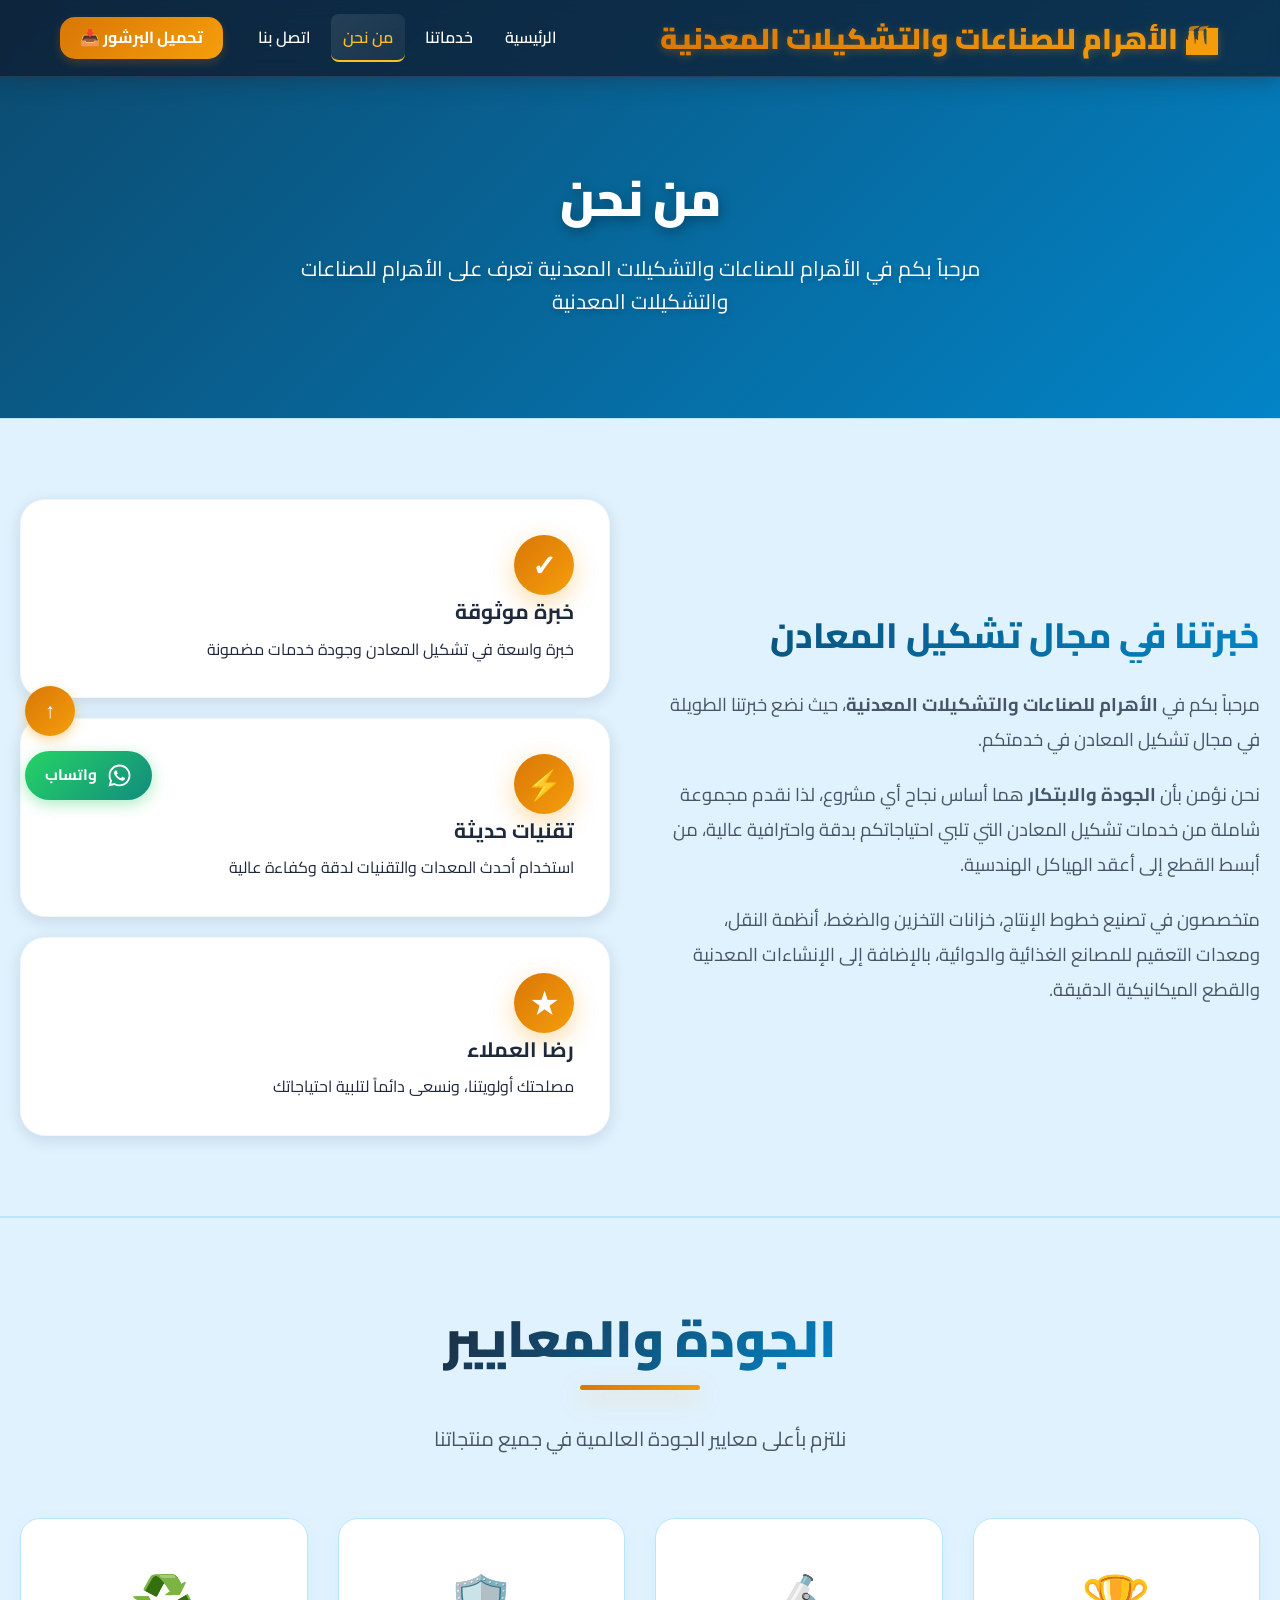
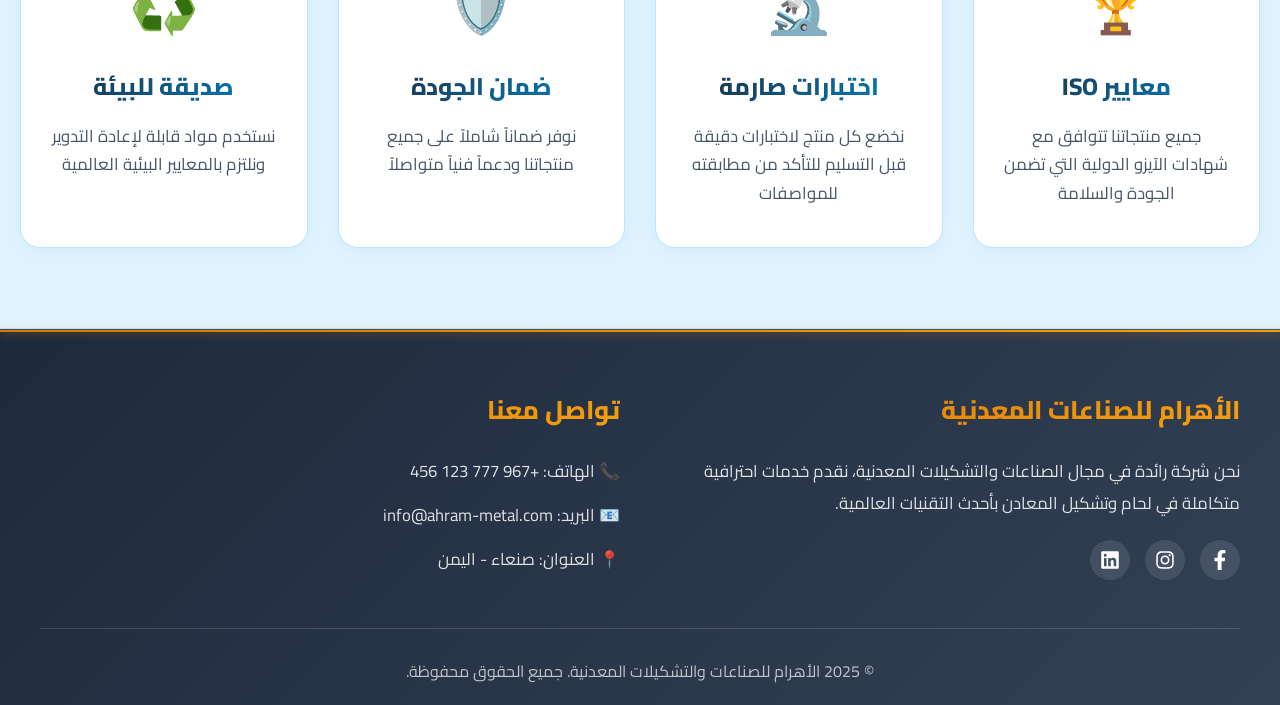
==== about.html @ 260e61fd "Initial commit - Al-Ahram Company informational website" ====
<!DOCTYPE html>
<html lang="ar" dir="rtl">

<head>
    <meta charset="UTF-8">
    <meta name="viewport" content="width=device-width, initial-scale=1.0">
    <meta name="description" content="الأهرام للصناعات والتشكيلات المعدنية - من نحن">
    <meta name="keywords" content="صناعات معدنية, لحام, تشكيل معادن, الأهرام, من نحن">
    <title>من نحن - الأهرام للصناعات والتشكيلات المعدنية</title>

    <!-- PWA Settings -->
    <link rel="manifest" href="manifest.json">
    <meta name="theme-color" content="#f59e0b">
    <meta name="mobile-web-app-capable" content="yes">
    <meta name="apple-mobile-web-app-capable" content="yes">
    <meta name="apple-mobile-web-app-status-bar-style" content="black-translucent">
    <link rel="apple-touch-icon" href="icons/icon.svg">

    <!-- Preconnect -->
    <link rel="preconnect" href="https://fonts.googleapis.com">
    <link rel="preconnect" href="https://fonts.gstatic.com" crossorigin>
    <link rel="preconnect" href="https://cdnjs.cloudflare.com">

    <!-- Critical CSS -->
    <style>
        * {
            margin: 0;
            padding: 0;
            box-sizing: border-box
        }

        :root {
            --primary-main: #1e293b;
            --accent-main: #f59e0b;
            --white: #fff;
            --glass-bg: rgba(15, 23, 42, .7);
            --glass-border: rgba(255, 255, 255, .1)
        }

        body {
            font-family: Cairo, -apple-system, BlinkMacSystemFont, sans-serif;
            line-height: 1.6;
            direction: rtl;
            overflow-x: hidden;
            background: #fff
        }

        header {
            background: var(--glass-bg);
            backdrop-filter: blur(12px);
            -webkit-backdrop-filter: blur(12px);
            border-bottom: 1px solid var(--glass-border);
            padding: 15px 0;
            position: fixed;
            width: 100%;
            top: 0;
            z-index: 1000
        }

        .header-container {
            display: flex;
            justify-content: space-between;
            align-items: center;
            max-width: 1200px;
            margin: 0 auto;
            padding: 0 20px
        }

        .logo h1 {
            font-size: 1.8rem;
            font-weight: 900;
            background: linear-gradient(135deg, #d97706 0%, #f59e0b 100%);
            -webkit-background-clip: text;
            background-clip: text;
            -webkit-text-fill-color: transparent
        }

        .menu-toggle {
            display: none;
            background: 0 0;
            border: none;
            color: var(--white);
            font-size: 1.8rem;
            cursor: pointer
        }

        nav ul {
            display: flex;
            gap: 8px;
            align-items: center;
            list-style: none
        }

        @media (min-width: 993px) {
            nav#mainNav {
                display: block !important;
                position: static !important;
                width: auto !important;
                height: auto !important;
                background: none !important;
                padding: 0 !important;
            }
        }

        nav a {
            color: var(--white);
            font-weight: 600;
            padding: 8px 12px;
            border-radius: 8px;
            text-decoration: none
        }

        #preloader {
            position: fixed;
            top: 0;
            left: 0;
            width: 100%;
            height: 100%;
            background: var(--primary-main);
            display: flex;
            align-items: center;
            justify-content: center;
            z-index: 9999
        }

        #preloader.fade-out {
            opacity: 0;
            visibility: hidden
        }

        .loader-content {
            text-align: center;
            color: var(--white)
        }

        .loader-logo {
            font-size: 4rem;
            margin-bottom: 20px
        }

        .loader-bar {
            width: 200px;
            height: 4px;
            background: rgba(255, 255, 255, .2);
            border-radius: 2px;
            overflow: hidden;
            margin: 0 auto 15px
        }

        @media(max-width:992px) {
            .menu-toggle {
                display: block
            }
        }

        .container {
            max-width: 1200px;
            margin: 0 auto;
            padding: 0 20px
        }

        .page-hero {
            background: linear-gradient(135deg, var(--primary-main) 0%, #0284c7 100%);
            padding: 120px 20px 60px;
            text-align: center;
            color: #fff
        }
    </style>

    <!-- Fonts & Icons -->
    <link rel="stylesheet" href="https://fonts.googleapis.com/css2?family=Cairo:wght@400;600;700;900&display=swap">
    <link rel="stylesheet" href="https://cdnjs.cloudflare.com/ajax/libs/font-awesome/6.4.0/css/all.min.css">

    <!-- Main CSS -->
    <link rel="stylesheet" href="css/style.css?v=17">
    <link rel="stylesheet" href="css/responsive-fixed.css?v=17">

    <!-- Favicon -->
    <link rel="icon"
        href="data:image/svg+xml,<svg xmlns=%22http://www.w3.org/2000/svg%22 viewBox=%220 0 100 100%22><text y=%22.9em%22 font-size=%2280%22>🏭</text></svg>">
</head>

<body>

    <!-- ============================================
         PRELOADER
         ============================================ -->
    <div id="preloader">
        <div class="loader-content">
            <div class="loader-logo">🏭</div>
            <div class="loader-bar"></div>
            <p>الأهرام للصناعات المعدنية...</p>
        </div>
    </div>

    <!-- ============================================
         HEADER & NAVIGATION
         ============================================ -->
    <header>
        <div class="container header-container">
            <div class="logo">
                <h1>🏭 الأهرام للصناعات والتشكيلات المعدنية</h1>
            </div>

            <button class="menu-toggle" id="menuToggle" aria-label="Toggle Menu">
                ☰
            </button>

            <nav id="mainNav">
                <ul>
                    <li><a href="index.html">الرئيسية</a></li>
                    <li class="dropdown">
                        <a href="services.html">خدماتنا </a>
                        <div class="dropdown-content">
                            <a href="services.html#welding">لحام جميع أنواع المعادن</a>
                            <a href="services.html#forming">تشكيل ولف المعادن</a>
                            <a href="services.html#machining">خراطة وتفريز (Machining)</a>
                            <a href="services.html#construction">الإنشاءات المعدنية</a>
                            <a href="services.html#food">خطوط الإنتاج الصناعية</a>
                            <a href="services.html#maintenance">الصيانة والإصلاح</a>
                        </div>
                    </li>
                    <li><a href="about.html" class="active">من نحن</a></li>
                    <li><a href="contact.html">اتصل بنا</a></li>
                    <li class="nav-highlight"><a href="brochure.pdf" download>تحميل البرشور 📥</a></li>
                </ul>
            </nav>
        </div>
    </header>

    <!-- ============================================
         PAGE HERO
         ============================================ -->
    <section class="page-hero">
        <div class="page-hero-content">
            <h1>من نحن</h1>
            <p>مرحباً بكم في الأهرام للصناعات والتشكيلات المعدنية تعرف على الأهرام للصناعات والتشكيلات المعدنية</p>
        </div>
    </section>

    <!-- ============================================
         ABOUT SECTION
         ============================================ -->
    <section id="about" class="reveal reveal-left">
        <div class="container">
            <div class="about-content">
                <div class="about-text">
                    <h3>خبرتنا في مجال تشكيل المعادن</h3>
                    <p>
                        مرحباً بكم في <strong>الأهرام للصناعات والتشكيلات المعدنية</strong>، حيث نضع خبرتنا الطويلة في
                        مجال
                        تشكيل المعادن في خدمتكم.
                    </p>
                    <p>
                        نحن نؤمن بأن <strong>الجودة والابتكار</strong> هما أساس نجاح أي مشروع، لذا نقدم مجموعة شاملة من
                        خدمات تشكيل المعادن التي تلبي احتياجاتكم بدقة واحترافية عالية، من أبسط القطع إلى أعقد الهياكل
                        الهندسية.
                    </p>
                    <p>
                        متخصصون في تصنيع خطوط الإنتاج، خزانات التخزين والضغط، أنظمة النقل، ومعدات التعقيم للمصانع
                        الغذائية والدوائية،
                        بالإضافة إلى الإنشاءات المعدنية والقطع الميكانيكية الدقيقة.
                    </p>
                </div>
                <div class="strengths">
                    <div class="strength-item modular-card solid-card">
                        <div class="strength-icon">✓</div>
                        <div class="strength-text">
                            <h4>خبرة موثوقة</h4>
                            <p>خبرة واسعة في تشكيل المعادن وجودة خدمات مضمونة</p>
                        </div>
                    </div>
                    <div class="strength-item modular-card solid-card">
                        <div class="strength-icon">⚡</div>
                        <div class="strength-text">
                            <h4>تقنيات حديثة</h4>
                            <p>استخدام أحدث المعدات والتقنيات لدقة وكفاءة عالية</p>
                        </div>
                    </div>
                    <div class="strength-item modular-card solid-card">
                        <div class="strength-icon">★</div>
                        <div class="strength-text">
                            <h4>رضا العملاء</h4>
                            <p>مصلحتك أولويتنا، ونسعى دائماً لتلبية احتياجاتك</p>
                        </div>
                    </div>
                </div>
            </div>
        </div>
    </section>



    <section id="quality">
        <div class="container">
            <div class="section-title">
                <h2>الجودة والمعايير</h2>
                <p>نلتزم بأعلى معايير الجودة العالمية في جميع منتجاتنا</p>
            </div>
            <div class="quality-grid">
                <div class="quality-card">
                    <div class="quality-icon">🏆</div>
                    <h3>معايير ISO</h3>
                    <p>جميع منتجاتنا تتوافق مع شهادات الآيزو الدولية التي تضمن الجودة والسلامة</p>
                </div>
                <div class="quality-card">
                    <div class="quality-icon">🔬</div>
                    <h3>اختبارات صارمة</h3>
                    <p>نخضع كل منتج لاختبارات دقيقة قبل التسليم للتأكد من مطابقته للمواصفات</p>
                </div>
                <div class="quality-card">
                    <div class="quality-icon">🛡️</div>
                    <h3>ضمان الجودة</h3>
                    <p>نوفر ضماناً شاملاً على جميع منتجاتنا ودعماً فنياً متواصلاً</p>
                </div>
                <div class="quality-card">
                    <div class="quality-icon">♻️</div>
                    <h3>صديقة للبيئة</h3>
                    <p>نستخدم مواد قابلة لإعادة التدوير ونلتزم بالمعايير البيئية العالمية</p>
                </div>
            </div>
        </div>
    </section>
    <!-- ============================================
         FOOTER
         ============================================ -->
    <footer>
        <div class="container">
            <div class="footer-content">
                <div class="footer-section">
                    <h3>الأهرام للصناعات المعدنية</h3>
                    <p>
                        نحن شركة رائدة في مجال الصناعات والتشكيلات المعدنية، نقدم خدمات احترافية
                        متكاملة في لحام وتشكيل المعادن بأحدث التقنيات العالمية.
                    </p>
                    <div class="social-links">
                        <a href="#" class="social-link" aria-label="Facebook">
                            <svg viewBox="0 0 320 512" width="20" height="20" fill="currentColor">
                                <path
                                    d="M279.1 288l14.2-92.7h-88.9V135c0-25.5 12.5-50.3 52.6-50.3h40.6V5.8c-24.4-4.2-49.1-6.4-73.9-6.4-74.9 0-123.8 45.4-123.8 127.6V195.3h-81.5v92.7h81.5V512h100.1V288h88.9z" />
                            </svg>
                        </a>
                        <a href="#" class="social-link" aria-label="Instagram">
                            <svg viewBox="0 0 448 512" width="20" height="20" fill="currentColor">
                                <path
                                    d="M224.1 141c-63.6 0-114.9 51.3-114.9 114.9s51.3 114.9 114.9 114.9S339 319.5 339 255.9 287.7 141 224.1 141zm0 189.6c-41.1 0-74.7-33.5-74.7-74.7s33.5-74.7 74.7-74.7 74.7 33.5 74.7 74.7-33.6 74.7-74.7 74.7zm146.4-194.3c0 14.9-12 26.8-26.8 26.8-14.9 0-26.8-12-26.8-26.8s12-26.8 26.8-26.8 26.8 12 26.8 26.8zm76.1 27.2c-1.7-35.9-9.9-67.7-36.2-93.9-26.2-26.2-58-34.4-93.9-36.2-37-2.1-147.9-2.1-184.9 0-35.8 1.7-67.6 9.9-93.9 36.1s-34.4 58-36.2 93.9c-2.1 37-2.1 147.9 0 184.9 1.7 35.9 9.9 67.7 36.2 93.9s58 34.4 93.9 36.2c37 2.1 147.9 2.1 184.9 0 35.9-1.7 67.7-9.9 93.9-36.2 26.2-26.2 34.4-58 36.2-93.9 2.1-37 2.1-147.8 0-184.8zM398.8 388c-7.8 19.6-22.9 34.7-42.6 42.6-29.5 11.7-99.5 9-132.1 9s-102.7 2.6-132.1-9c-19.6-7.8-34.7-22.9-42.6-42.6-11.7-29.5-9-99.5-9-132.1s-2.6-102.7 9-132.1c7.8-19.6 22.9-34.7 42.6-42.6 29.5-11.7 99.5-9 132.1-9s102.7-2.6 132.1 9c19.6 7.8 34.7 22.9 42.6 42.6 11.7 29.5 9 99.5 9 132.1s2.7 102.7-9 132.1z" />
                            </svg>
                        </a>
                        <a href="#" class="social-link" aria-label="LinkedIn">
                            <svg viewBox="0 0 448 512" width="20" height="20" fill="currentColor">
                                <path
                                    d="M416 32H31.9C14.3 32 0 46.5 0 64.3v383.4C0 465.5 14.3 480 31.9 480H416c17.6 0 32-14.5 32-32.3V64.3c0-17.8-14.4-32.3-32-32.3zM135.4 416H69V202.2h66.5V416zm-33.2-243c-21.3 0-38.5-17.3-38.5-38.5S80.9 96 102.2 96c21.2 0 38.5 17.3 38.5 38.5 0 21.3-17.2 38.5-38.5 38.5zm282.1 243h-66.4V312c0-24.8-.5-56.7-34.5-56.7-34.6 0-39.9 27-39.9 54.9V416h-66.4V202.2h63.7v29.2h.9c8.9-16.8 30.6-34.5 62.9-34.5 67.2 0 79.7 44.3 79.7 101.9V416z" />
                            </svg>
                        </a>
                    </div>
                </div>

                <div class="footer-section">
                    <h3>تواصل معنا</h3>
                    <ul>
                        <li>📞 الهاتف: +967 777 123 456</li>
                        <li>📧 البريد: info@ahram-metal.com</li>
                        <li>📍 العنوان: صنعاء - اليمن</li>
                    </ul>
                </div>
            </div>
            <div class="footer-bottom">
                <p>&copy; 2025 الأهرام للصناعات والتشكيلات المعدنية. جميع الحقوق محفوظة.</p>
            </div>
        </div>
    </footer>

    <!-- ============================================
         FLOATING ACTIONS (WhatsApp & Back to Top)
         ============================================ -->
    <div class="floating-actions">
        <button id="backToTop" class="back-to-top" aria-label="Back to Top">
            ↑
        </button>
        <a href="https://wa.me/967736499765" class="whatsapp-btn" target="_blank" aria-label="Contact on WhatsApp">
            <svg viewBox="0 0 448 512" width="25" height="25" fill="currentColor">
                <path
                    d="M380.9 97.1C339 55.1 283.2 32 223.9 32c-122.4 0-222 99.6-222 222 0 39.1 10.2 77.3 29.6 111L0 480l117.7-30.9c32.4 17.7 68.9 27 106.1 27h.1c122.3 0 224.1-99.6 224.1-222 0-59.3-25.2-115-67.1-157zm-157 341.6c-33.2 0-65.7-8.9-94-25.7l-6.7-4-69.8 18.3L72 359.2l-4.4-7c-18.5-29.4-28.2-63.3-28.2-98.2 0-101.7 82.8-184.5 184.6-184.5 49.3 0 95.6 19.2 130.4 54.1 34.8 34.9 56.2 81.2 56.1 130.5 0 101.8-84.9 184.6-186.6 184.6zm101.2-138.2c-5.5-2.8-32.8-16.2-37.9-18-5.1-1.9-8.8-2.8-12.5 2.8-3.7 5.6-14.3 18-17.6 21.8-3.2 3.7-6.5 4.2-12 1.4-5.5-2.8-23.2-8.5-44.2-27.1-16.4-14.6-27.4-32.6-30.6-37.9-3.2-5.5-.3-8.5 2.5-11.2 2.5-2.5 5.5-6.5 8.3-9.7 2.8-3.2 3.7-5.5 5.6-9.2 1.9-3.7.9-6.9-.5-9.7-1.4-2.8-12.5-30.1-17.1-41.2-4.5-10.8-9.1-9.3-12.5-9.5-3.2-.2-6.9-.2-10.6-.2-3.7 0-9.7 1.4-14.8 6.9-5.1 5.6-19.4 19-19.4 46.3 0 27.3 19.9 53.7 22.6 57.4 2.8 3.7 39.1 59.7 94.8 83.8 13.2 5.8 23.5 9.2 31.5 11.8 13.3 4.2 25.4 3.6 35 2.2 10.7-1.6 32.8-13.4 37.4-26.4 4.6-13 4.6-24.1 3.2-26.4-1.3-2.5-5-3.9-10.5-6.6z" />
            </svg>
            <span>واتساب</span>
        </a>
    </div>

    <!-- ============================================
         BOTTOM NAVIGATION (Mobile Only)
         ============================================ -->
    <nav class="bottom-nav">
        <a href="index.html" class="bottom-nav-item">
            <i class="fas fa-home"></i>
            <span>الرئيسية</span>
        </a>
        <a href="services.html" class="bottom-nav-item">
            <i class="fas fa-cogs"></i>
            <span>خدماتنا</span>
        </a>
        <a href="https://wa.me/967736499765" class="bottom-nav-item highlight">
            <i class="fab fa-whatsapp"></i>
            <span>واتساب</span>
        </a>
        <a href="about.html" class="bottom-nav-item active">
            <i class="fas fa-info-circle"></i>
            <span>من نحن</span>
        </a>
        <a href="contact.html" class="bottom-nav-item">
            <i class="fas fa-envelope"></i>
            <span>اتصل بنا</span>
        </a>
    </nav>

    <!-- Main JavaScript File -->
    <script src="js/main.js?v=17"></script>

</body>

</html>
---- css/style.css ----
/* ============================================
   الأهرام للصناعات والتشكيلات المعدنية
   ملف التنسيقات الرئيسي
   ============================================ */

/* ============================================
   CSS RESET & BASE STYLES
   ============================================ */
* {
    margin: 0;
    padding: 0;
    box-sizing: border-box;
}

:root {
    /* ============================================
       DESIGN TOKENS (The DNA of our Components)
       ============================================ */

    /* Colors - Brand Palette */
    --primary-main: #1e293b;
    --primary-light: #334155;
    --secondary-main: #0284c7;
    --secondary-light: #0ea5e9;
    --accent-main: #f59e0b;
    --accent-light: #fbbf24;

    /* Semantic Colors */
    --bg-dark: #0f172a;
    --bg-light: #f8fafc;
    --white: #ffffff;
    --text-dark: #1e293b;
    --text-gray: #475569;
    --text-light: #f1f5f9;
    --border-soft: rgba(226, 232, 240, 0.4);

    /* Glassmorphism Tokens */
    --glass-bg: rgba(15, 23, 42, 0.7);
    --glass-border: rgba(255, 255, 255, 0.1);
    --glass-blur: blur(12px);

    /* Gradients */
    --gradient-primary: linear-gradient(135deg, #1e293b 0%, #334155 100%);
    --gradient-secondary: linear-gradient(135deg, #0c4a6e 0%, #0284c7 100%);
    --gradient-accent: linear-gradient(135deg, #d97706 0%, #f59e0b 100%);
    --gradient-glass: linear-gradient(135deg, rgba(255, 255, 255, 0.1), rgba(255, 255, 255, 0.05));

    /* Layout & Spacing */
    --container-width: 1200px;
    --section-padding: 100px 0;
    --radius-sm: 8px;
    --radius-md: 15px;
    --radius-lg: 25px;
    --radius-full: 999px;

    /* Shadows */
    --shadow-sm: 0 2px 4px rgba(0, 0, 0, 0.05);
    --shadow-md: 0 10px 15px -3px rgba(0, 0, 0, 0.1);
    --shadow-lg: 0 20px 25px -5px rgba(0, 0, 0, 0.1);
    --shadow-xl: 0 25px 50px -12px rgba(0, 0, 0, 0.25);
    --shadow-glass: 0 8px 32px 0 rgba(0, 0, 0, 0.2);

    /* Missing Variables */
    --gradient-section-alt: linear-gradient(135deg, #f8fafc 0%, #f1f5f9 100%);
    --bg-services: #f0f7ff;
    --lighter-gray: #f8fafc;
    --light-gray: #f1f5f9;

    /* Transitions */
    --transition: all 0.3s cubic-bezier(0.4, 0, 0.2, 1);
    --shadow-md: 0 4px 16px rgba(15, 23, 42, 0.12);
    --shadow-lg: 0 8px 24px rgba(15, 23, 42, 0.16);
    --shadow-xl: 0 12px 32px rgba(15, 23, 42, 0.20);
    --shadow-2xl: 0 24px 48px rgba(15, 23, 42, 0.24);

    /* Colored Shadows */
    --shadow-blue: 0 8px 24px rgba(2, 132, 199, 0.25);
    --shadow-blue-lg: 0 12px 32px rgba(2, 132, 199, 0.30);
    --shadow-orange: 0 8px 24px rgba(245, 158, 11, 0.35);
    --shadow-orange-lg: 0 12px 32px rgba(245, 158, 11, 0.40);
}

html {
    scroll-behavior: smooth;
}

body {
    font-family: 'Cairo', sans-serif;
    line-height: 1.6;
    color: var(--text-dark);
    background-color: #ffffff;
    background-image:
        radial-gradient(ellipse 80% 50% at 10% 20%, rgba(2, 132, 199, 0.08) 0%, transparent 50%),
        radial-gradient(ellipse 60% 40% at 90% 80%, rgba(2, 132, 199, 0.06) 0%, transparent 50%),
        radial-gradient(ellipse 50% 30% at 50% 50%, rgba(245, 158, 11, 0.04) 0%, transparent 40%);
    background-attachment: fixed;
    direction: rtl;
    overflow-x: hidden;
}

img {
    max-width: 100%;
    height: auto;
    display: block;
}

a {
    text-decoration: none;
    color: inherit;
}

ul {
    list-style: none;
}

.container {
    max-width: var(--container-max-width);
    margin: 0 auto;
    padding: 0 20px;
}

/* ============================================
   SECTION TITLES
   ============================================ */
.section-title {
    text-align: center;
    margin-bottom: 60px;
}

.section-title h2 {
    font-size: 3.2rem;
    font-weight: 900;
    background: linear-gradient(135deg, #1e293b 0%, #0284c7 50%, #f59e0b 100%);
    -webkit-background-clip: text;
    -webkit-text-fill-color: transparent;
    background-clip: text;
    margin-bottom: 15px;
    position: relative;
    display: inline-block;
}

.section-title h2::after {
    content: '';
    position: absolute;
    bottom: -10px;
    right: 50%;
    transform: translateX(50%);
    width: 120px;
    height: 5px;
    background: linear-gradient(135deg, #f59e0b 0%, #fbbf24 100%);
    border-radius: 3px;
    box-shadow: 0 4px 15px rgba(245, 158, 11, 0.4);
}

.section-title p {
    color: #475569;
    font-size: 1.25rem;
    max-width: 750px;
    margin: 25px auto 0;
    line-height: 1.9;
}

/* ============================================
   COMPONENT: NAVIGATION BAR (Glassmorphism)
   ============================================ */
header {
    background: var(--glass-bg);
    backdrop-filter: var(--glass-blur);
    -webkit-backdrop-filter: var(--glass-blur);
    border-bottom: 1px solid var(--glass-border);
    padding: 15px 0;
    position: fixed;
    width: 100%;
    top: 0;
    z-index: 1000;
    transition: var(--transition);
}

.header-container {
    display: flex;
    justify-content: space-between;
    align-items: center;
    max-width: var(--container-width);
    margin: 0 auto;
    padding: 0 20px;
}

.logo h1 {
    font-size: 1.8rem;
    font-weight: 900;
    background: var(--gradient-accent);
    -webkit-background-clip: text;
    background-clip: text;
    -webkit-text-fill-color: transparent;
    filter: drop-shadow(0 2px 4px rgba(245, 158, 11, 0.3));
}

.menu-toggle {
    display: none;
    background: none;
    border: none;
    color: var(--white);
    font-size: 1.8rem;
    cursor: pointer;
}

.dropdown {
    position: relative;
}

nav ul {
    display: flex;
    gap: 8px;
    /* Reduced gap for better fit with brochure button */
    align-items: center;
}

nav a {
    color: var(--white);
    font-weight: 600;
    padding: 8px 12px;
    /* Slightly reduced padding */
    border-radius: var(--radius-sm);
    transition: var(--transition);
}

nav a:hover,
nav a.active {
    background: rgba(255, 255, 255, 0.1);
    color: var(--accent-light);
}

/* Dropdown Component */
.dropdown-content {
    display: none;
    position: absolute;
    top: 100%;
    right: 0;
    background: var(--bg-dark);
    backdrop-filter: var(--glass-blur);
    border: 1px solid var(--glass-border);
    min-width: 240px;
    border-radius: var(--radius-md);
    box-shadow: var(--shadow-xl);
    padding: 15px 0;
    margin-top: 10px;
    width: max-content;
    max-width: 350px;
    z-index: 1100;
}

.dropdown-content a {
    color: var(--white);
    padding: 15px 25px;
    border-right: 3px solid transparent;
    display: block;
    text-align: right;
    line-height: 1.6;
    font-size: 1.05rem;
    white-space: nowrap;
    margin-bottom: 2px;
}

.dropdown-content a:hover {
    background: rgba(255, 255, 255, 0.05);
    border-right-color: var(--accent-main);
}

.dropdown:hover .dropdown-content {
    display: block;
    animation: fadeInUp 0.3s ease;
}

/* ============================================
   COMPONENT: BUTTONS
   ============================================ */
.cta-button {
    display: inline-flex;
    align-items: center;
    justify-content: center;
    padding: 14px 32px;
    border-radius: var(--radius-full);
    font-weight: 700;
    text-decoration: none;
    transition: var(--transition-bounce);
    cursor: pointer;
    border: none;
    gap: 10px;
}

.cta-button.primary {
    background: var(--gradient-accent);
    color: var(--white);
    box-shadow: 0 10px 20px -10px rgba(245, 158, 11, 0.5);
}

.cta-button.secondary {
    background: rgba(255, 255, 255, 0.1);
    color: var(--white);
    border: 1px solid var(--glass-border);
    backdrop-filter: blur(5px);
}

.cta-button:hover {
    transform: translateY(-3px) scale(1.02);
    box-shadow: var(--shadow-lg);
}

.cta-button.primary:hover {
    filter: brightness(1.1);
}

/* ============================================
   HERO SECTION
   ============================================ */
.hero {
    height: 90vh;
    /* Fixed height to prevent shifting */
    display: flex;
    align-items: flex-start;
    /* Align to top */
    justify-content: center;
    padding-top: 12vh;
    /* Lifted up from 20vh to provide more space at bottom */
    text-align: center;
    color: var(--white);
    position: relative;
    overflow: hidden;
}

.hero-slider {
    position: absolute;
    top: 0;
    left: 0;
    width: 100%;
    height: 100%;
    z-index: 0;
}

.hero-slide {
    position: absolute;
    top: 0;
    left: 0;
    width: 100%;
    height: 100%;
    background-size: cover;
    /* Fill space without cropping too much */
    background-position: center;
    background-repeat: no-repeat;
    opacity: 0;
    transition: opacity 2s ease-in-out;
    /* No scale transform to keep natural size */
}

.hero-slide.active {
    opacity: 1;
}

.hero::after {
    content: '';
    position: absolute;
    top: 0;
    left: 0;
    width: 100%;
    height: 100%;
    /* Neutral dark overlay to maximize project image visibility */
    background: linear-gradient(to bottom,
            rgba(0, 0, 0, 0.4) 0%,
            rgba(0, 0, 0, 0.2) 50%,
            rgba(0, 0, 0, 0.5) 100%);
    z-index: 1;
    pointer-events: none;
}

.hero::before {
    content: '';
    position: absolute;
    top: 0;
    left: 0;
    width: 100%;
    height: 100%;
    background: radial-gradient(circle at 30% 50%, transparent 0%, rgba(0, 0, 0, 0.2) 100%);
    z-index: 2;
    pointer-events: none;
}

.hero-content {
    position: relative;
    z-index: 10;
    width: 100%;
    max-width: 1000px;
    padding: 0 40px;
    min-height: 350px;
    /* Fixed height container to wrap all text lengths */
    animation: fadeInUp 1.2s cubic-bezier(0.23, 1, 0.32, 1);
    text-align: center;
}

/* Premium Hero Title */
.hero-title {
    font-size: 5rem;
    font-weight: 900;
    margin-bottom: 25px;
    background: linear-gradient(135deg, #f59e0b 0%, #fbbf24 50%, #f59e0b 100%);
    -webkit-background-clip: text;
    -webkit-text-fill-color: transparent;
    background-clip: text;
    text-shadow: none;
    filter: drop-shadow(0 4px 20px rgba(245, 158, 11, 0.4));
    letter-spacing: 2px;
    animation: shimmer 3s ease-in-out infinite;
    transition: all 0.6s cubic-bezier(0.4, 0, 0.2, 1);
}

@keyframes shimmer {

    0%,
    100% {
        filter: drop-shadow(0 4px 20px rgba(245, 158, 11, 0.4));
    }

    50% {
        filter: drop-shadow(0 4px 30px rgba(245, 158, 11, 0.7));
    }
}

/* Hero Tagline */
.hero-tagline {
    font-size: 1.6rem;
    margin-bottom: 40px;
    font-weight: 600;
    line-height: 1.8;
    color: #ffffff;
    text-shadow: 0 2px 20px rgba(0, 0, 0, 0.8);
    max-width: 800px;
    margin-left: auto;
    margin-right: auto;
    transition: all 0.6s cubic-bezier(0.4, 0, 0.2, 1);
}

/* Hero Buttons - Fixed at Bottom */
.hero-btns {
    position: absolute;
    bottom: 60px;
    /* Reduced from 80px to provide more room for text */
    left: 50%;
    transform: translateX(-50%);
    display: flex;
    justify-content: center;
    gap: 20px;
    z-index: 20;
    width: auto;
}

.dynamic-btn {
    padding: 18px 45px;
    font-size: 1.2rem;
    font-weight: 800;
    letter-spacing: 1px;
    transition: all 0.5s cubic-bezier(0.4, 0, 0.2, 1);
    box-shadow: 0 15px 35px -10px rgba(245, 158, 11, 0.5);
    border: 2px solid rgba(255, 255, 255, 0.2);
}

.dynamic-btn:hover {
    transform: translateY(-5px) scale(1.05);
    box-shadow: 0 20px 40px -10px rgba(245, 158, 11, 0.7);
    border-color: #fbbf24;
}

.fade-out {
    opacity: 0;
    transform: translateY(15px);
}

.fade-in {
    opacity: 1;
    transform: translateY(0);
}

/* Scroll Indicator */
.scroll-indicator {
    position: absolute;
    bottom: 20px;
    left: 50%;
    transform: translateX(-50%);
    z-index: 10;
    text-align: center;
    color: #ffffff;
    opacity: 0.8;
    animation: bounce 2s ease-in-out infinite;
}

.scroll-indicator span {
    font-size: 0.9rem;
    display: block;
    margin-bottom: 8px;
    text-shadow: 0 2px 10px rgba(0, 0, 0, 0.5);
}

.scroll-arrow {
    font-size: 1.5rem;
    animation: arrowBounce 1.5s ease-in-out infinite;
}

@keyframes arrowBounce {

    0%,
    100% {
        transform: translateY(0);
    }

    50% {
        transform: translateY(10px);
    }
}

.hero p {
    font-size: 1.8rem;
    /* Larger font size since H2 is gone */
    margin-bottom: 50px;
    font-weight: 700;
    line-height: 1.6;
    text-shadow: 0 4px 30px rgba(0, 0, 0, 0.95);
    background: linear-gradient(135deg, #ffffff 0%, #e2e8f0 100%);
    -webkit-background-clip: text;
    -webkit-text-fill-color: transparent;
    background-clip: text;
    letter-spacing: 0.5px;
}

/* fadeInUp Animation */
@keyframes fadeInUp {
    from {
        opacity: 0;
        transform: translateY(30px);
    }

    to {
        opacity: 1;
        transform: translateY(0);
    }
}

/* ============================================
   SPECIALTIES SECTION
   ============================================ */
#specialties {
    padding: var(--section-padding);
    background: var(--gradient-secondary);
    color: var(--white);
    position: relative;
    overflow: hidden;
}

#specialties::before {
    content: '';
    position: absolute;
    top: 0;
    left: 0;
    right: 0;
    bottom: 0;
    background: url('data:image/svg+xml,<svg width="100" height="100" xmlns="http://www.w3.org/2000/svg"><defs><pattern id="grid" width="100" height="100" patternUnits="userSpaceOnUse"><path d="M 100 0 L 0 0 0 100" fill="none" stroke="rgba(255,255,255,0.03)" stroke-width="1"/></pattern></defs><rect width="100" height="100" fill="url(%23grid)"/></svg>');
    opacity: 0.5;
}

/* Specialty Section Styling using Tokens */
#specialties .section-title h2 {
    background: var(--gradient-accent);
    -webkit-background-clip: text;
    background-clip: text;
    -webkit-text-fill-color: transparent;
}

#specialties .section-title p {
    color: var(--text-light);
}

#specialties .section-title h2::after {
    background: var(--gradient-accent);
    box-shadow: var(--shadow-orange);
}

.category-tab:hover .tab-icon {
    transform: scale(1.2);
}

.category-tab.active {
    color: var(--accent-light);
    border-bottom: 3px solid var(--accent-main);
    background: rgba(245, 158, 11, 0.1);
    /* Warmer, more visible glow */
    text-shadow: 0 0 15px rgba(245, 158, 11, 0.4);
    /* Glow for high legibility */
}

.category-tab.active .tab-icon {
    opacity: 1;
    transform: scale(1.2);
}

.product-grid {
    padding: 40px;
    display: grid;
    grid-template-columns: repeat(auto-fill, minmax(280px, 1fr));
    gap: 30px;
    min-height: 400px;
}

.specialties-grid {
    display: grid;
    grid-template-columns: repeat(auto-fit, minmax(280px, 1fr));
    gap: 30px;
    margin-top: 20px;
    position: relative;
    z-index: 1;
}

/* ============================================
   COMPONENT: MODULAR CARDS
   ============================================ */
.modular-card {
    padding: 35px;
    border-radius: var(--radius-lg);
    box-shadow: var(--shadow-md);
    transition: var(--transition-bounce);
    border: 1px solid var(--border-soft);
    position: relative;
    overflow: hidden;
    height: auto;
    /* Changed from 100% to prevent excessive expansion */
    display: flex;
    flex-direction: column;
    cursor: pointer;
}

.modular-card.glass-card {
    background: rgba(255, 255, 255, 0.05);
    backdrop-filter: var(--glass-blur);
    -webkit-backdrop-filter: var(--glass-blur);
    border: 1px solid var(--glass-border);
    color: var(--white) !important;
}

.modular-card.glass-card h3,
.modular-card.glass-card p {
    color: var(--white) !important;
}

.modular-card.solid-card {
    background: var(--white);
    color: var(--text-dark);
    border-color: var(--border-soft);
}

.modular-card:hover {
    transform: translateY(-10px);
    box-shadow: var(--shadow-xl);
}

.modular-card.glass-card:hover {
    background: rgba(255, 255, 255, 0.1);
}


/* Specialty Icons */
.specialty-icon {
    font-size: 3.5rem;
    filter: drop-shadow(0 4px 8px rgba(0, 0, 0, 0.2));
}

/* ============================================
   ABOUT SECTION
   ============================================ */
#about {
    padding: var(--section-padding);
    background: var(--gradient-section-alt);
}

.about-content {
    display: grid;
    grid-template-columns: 1fr 1fr;
    gap: 60px;
    align-items: center;
}

.about-text h3 {
    font-size: 2.2rem;
    background: var(--gradient-secondary);
    -webkit-background-clip: text;
    -webkit-text-fill-color: transparent;
    background-clip: text;
    margin-bottom: 25px;
    font-weight: 800;
}

.about-text p {
    font-size: 1.15rem;
    color: var(--text-gray);
    margin-bottom: 20px;
    line-height: 1.9;
}

.strengths {
    display: grid;
    gap: 20px;
}

/* Strength Component (Applied to Cards) */
.strength-icon {
    width: 60px;
    height: 60px;
    background: var(--gradient-accent);
    border-radius: 50%;
    display: flex;
    align-items: center;
    justify-content: center;
    color: var(--white);
    font-size: 1.8rem;
    font-weight: 700;
    flex-shrink: 0;
    box-shadow: var(--shadow-orange);
}

.strength-text h4 {
    font-size: 1.3rem;
    color: var(--primary-main);
    margin-bottom: 8px;
    font-weight: 700;
}

/* ============================================
   SERVICES SECTION
   ============================================ */
#services {
    padding: var(--section-padding);
    background: var(--white);
}

.services-container {
    display: grid;
    gap: 50px;
}

.service-category {
    background: linear-gradient(145deg, var(--lighter-gray) 0%, var(--light-gray) 100%);
    padding: 40px;
    border-radius: 16px;
    box-shadow: var(--shadow-md);
    transition: var(--transition);
    scroll-margin-top: 100px;
    border: 1px solid var(--border-light);
}

.service-category:hover {
    box-shadow: var(--shadow-blue-lg);
    border-color: var(--secondary-lighter);
    transform: translateY(-2px);
}

.service-category h3 {
    font-size: 2rem;
    background: var(--gradient-secondary);
    -webkit-background-clip: text;
    -webkit-text-fill-color: transparent;
    background-clip: text;
    margin-bottom: 25px;
    font-weight: 800;
    display: flex;
    align-items: center;
    gap: 15px;
}

.service-category h3 .icon {
    font-size: 2.5rem;
    background: var(--gradient-accent);
    -webkit-background-clip: text;
    -webkit-text-fill-color: transparent;
    background-clip: text;
    filter: drop-shadow(0 3px 6px rgba(251, 191, 36, 0.4));
}

.service-items {
    display: grid;
    gap: 20px;
}

.service-item {
    background: var(--white);
    padding: 25px;
    border-radius: 12px;
    border-right: 4px solid var(--secondary-light);
    box-shadow: var(--shadow-sm);
    transition: var(--transition);
}

.service-item:hover {
    transform: translateX(-8px);
    border-right-color: var(--accent-main);
    box-shadow: var(--shadow-blue);
    background: var(--gradient-card-hover);
}

.service-item h4 {
    font-size: 1.4rem;
    color: var(--text-dark);
    margin-bottom: 12px;
    font-weight: 700;
}

.service-item p {
    color: var(--text-gray);
    font-size: 1.05rem;
    line-height: 1.8;
}

.service-item ul {
    margin-top: 15px;
    padding-right: 20px;
}

.service-item ul li {
    color: var(--text-gray);
    font-size: 1.05rem;
    line-height: 1.9;
    padding-right: 25px;
    position: relative;
    margin-bottom: 10px;
}

.service-item ul li::before {
    content: '▸';
    position: absolute;
    right: 0;
    color: var(--accent-main);
    font-weight: 700;
    font-size: 1.2rem;
}

/* ============================================
   WHY CHOOSE US SECTION
   ============================================ */
#why-choose-us {
    padding: var(--section-padding);
    background: linear-gradient(135deg, var(--lightest-gray) 0%, var(--lighter-gray) 50%, var(--light-gray) 100%);
}

/* Why Us grid using Modular Components */
.why-grid {
    display: grid;
    grid-template-columns: repeat(auto-fit, minmax(320px, 1fr));
    gap: 35px;
}

.why-icon {
    width: 80px;
    height: 80px;
    background: var(--gradient-accent);
    border-radius: 50%;
    display: flex;
    align-items: center;
    justify-content: center;
    margin: 0 auto 25px;
    font-size: 2.5rem;
    box-shadow: var(--shadow-orange-lg);
}

/* ============================================
   QUALITY SECTION
   ============================================ */
/* Quality Section Styling - Re-styled for Sky Blue Theme */
#quality .section-title h2 {
    background: linear-gradient(135deg, #1e293b 0%, #0284c7 100%);
    -webkit-background-clip: text;
    -webkit-text-fill-color: transparent;
    background-clip: text;
}

#quality .section-title p {
    color: var(--text-gray);
}

#quality .section-title h2::after {
    background: var(--gradient-accent);
    box-shadow: var(--shadow-orange);
}

.quality-grid {
    display: grid;
    grid-template-columns: repeat(auto-fit, minmax(280px, 1fr));
    gap: 30px;
    position: relative;
    z-index: 1;
}

.quality-card {
    background: #ffffff;
    padding: 40px 30px;
    border-radius: 20px;
    text-align: center;
    transition: all 0.4s cubic-bezier(0.175, 0.885, 0.32, 1.275);
    border: 1px solid #bae6fd;
    position: relative;
    overflow: hidden;
    box-shadow: 0 4px 20px -5px rgba(14, 165, 233, 0.1);
}

.quality-card:hover {
    transform: translateY(-12px);
    box-shadow: 0 20px 25px -5px rgba(0, 0, 0, 0.15);
    border-color: #0284c7;
}

.quality-icon {
    font-size: 3.5rem;
    margin-bottom: 20px;
}

.quality-card h3 {
    font-size: 1.5rem;
    color: #1e293b;
    margin-bottom: 15px;
    font-weight: 800;
    background: linear-gradient(135deg, #1e293b 0%, #0284c7 100%);
    -webkit-background-clip: text;
    -webkit-text-fill-color: transparent;
    background-clip: text;
}

.quality-card p {
    font-size: 1.05rem;
    line-height: 1.7;
    color: var(--text-gray);
}

/* ============================================
   CONTACT SECTION
   ============================================ */
#contact {
    padding: var(--section-padding);
    background: var(--white);
}

.contact-wrapper {
    display: grid;
    grid-template-columns: 1fr 1fr;
    gap: 50px;
    margin-top: 30px;
}

.contact-info {
    background: var(--gradient-secondary-main);
    color: var(--white);
    padding: 50px 40px;
    border-radius: 16px;
    box-shadow: var(--shadow-blue-lg);
}

.contact-info h3 {
    font-size: 2rem;
    margin-bottom: 30px;
    font-weight: 800;
}

.contact-item {
    display: flex;
    align-items: flex-start;
    gap: 20px;
    margin-bottom: 25px;
    padding: 20px;
    background: rgba(255, 255, 255, 0.1);
    border-radius: 12px;
    backdrop-filter: blur(10px);
}

.contact-item-icon {
    font-size: 2rem;
    background: var(--gradient-accent-light);
    -webkit-background-clip: text;
    -webkit-text-fill-color: transparent;
    background-clip: text;
    filter: drop-shadow(0 2px 4px rgba(251, 191, 36, 0.3));
}

.contact-item-text h4 {
    font-size: 1.2rem;
    margin-bottom: 8px;
    font-weight: 700;
}

.contact-item-text p {
    font-size: 1.05rem;
    color: rgba(255, 255, 255, 0.9);
    line-height: 1.6;
}

.contact-form {
    background: linear-gradient(135deg, var(--lightest-gray) 0%, var(--lighter-gray) 100%);
    padding: 50px 40px;
    border-radius: 16px;
    box-shadow: var(--shadow-lg);
    border: 1px solid var(--border-light);
}

.form-group {
    margin-bottom: 25px;
}

.form-group label {
    display: block;
    margin-bottom: 10px;
    font-weight: 700;
    color: var(--dark-text);
    font-size: 1.05rem;
}

.form-group input,
.form-group textarea {
    width: 100%;
    padding: 16px 20px;
    border: 2px solid var(--border-light);
    border-radius: 10px;
    font-size: 1rem;
    font-family: 'Cairo', sans-serif;
    transition: var(--transition);
    background: var(--white);
}

.form-group input:focus,
.form-group textarea:focus {
    outline: none;
    border-color: var(--secondary-light);
    box-shadow: 0 0 0 4px rgba(14, 165, 233, 0.15);
}

.form-group textarea {
    resize: vertical;
    min-height: 150px;
}

.submit-button {
    width: 100%;
    background: var(--gradient-accent-main);
    color: var(--white);
    padding: 18px;
    font-size: 1.2rem;
    font-weight: 700;
    border: none;
    border-radius: 50px;
    cursor: pointer;
    transition: var(--transition-bounce);
    font-family: 'Cairo', sans-serif;
    box-shadow: var(--shadow-orange);
}

.submit-button:hover {
    background: var(--gradient-accent-light);
    transform: translateY(-4px) scale(1.02);
    box-shadow: var(--shadow-orange-lg);
}

.submit-button:active {
    transform: translateY(-1px);
}

/* ============================================
   FOOTER
   ============================================ */
footer {
    background: var(--gradient-primary);
    color: var(--white);
    padding: 60px 20px 20px;
    position: relative;
    border-top: 1px solid rgba(255, 255, 255, 0.1);
}

footer::before {
    content: '';
    position: absolute;
    top: 0;
    left: 0;
    right: 0;
    height: 2px;
    background: var(--gradient-accent);
    box-shadow: 0 2px 8px rgba(245, 158, 11, 0.5);
}

.footer-content {
    display: grid;
    grid-template-columns: repeat(auto-fit, minmax(280px, 1fr));
    gap: 40px;
    margin-bottom: 40px;
}

.footer-section h3 {
    font-size: 1.6rem;
    margin-bottom: 25px;
    background: var(--gradient-accent);
    -webkit-background-clip: text;
    -webkit-text-fill-color: transparent;
    background-clip: text;
    font-weight: 800;
}

.footer-section p,
.footer-section li {
    color: rgba(255, 255, 255, 0.85);
    line-height: 1.9;
    margin-bottom: 12px;
    font-size: 1.05rem;
}

.footer-section ul li a {
    color: rgba(255, 255, 255, 0.85);
    transition: var(--transition);
    display: inline-block;
}

.footer-section ul li a:hover {
    color: var(--accent-light);
    transform: translateX(-5px);
}

.footer-bottom {
    text-align: center;
    padding-top: 30px;
    border-top: 1px solid rgba(255, 255, 255, 0.15);
    color: rgba(255, 255, 255, 0.7);
    font-size: 1rem;
}

/* ============================================
   PAGE HERO (للصفحات الداخلية)
   ============================================ */
.page-hero {
    background: var(--gradient-secondary);
    min-height: 300px;
    display: flex;
    align-items: center;
    justify-content: center;
    text-align: center;
    color: var(--white);
    position: relative;
}

.page-hero-content {
    position: relative;
    z-index: 1;
    max-width: 800px;
    padding: 40px 20px;
}

.page-hero h1 {
    font-size: 3rem;
    font-weight: 900;
    margin-bottom: 15px;
    text-shadow: 2px 4px 12px rgba(0, 0, 0, 0.3);
}

.page-hero p {
    font-size: 1.3rem;
    font-weight: 400;
    line-height: 1.6;
    text-shadow: 1px 2px 6px rgba(0, 0, 0, 0.2);
}

/* ============================================
   ACTIVE NAVIGATION LINK
   ============================================ */
nav a.active {
    background: var(--gradient-glass);
    border-bottom: 2px solid var(--accent-light);
}

/* ============================================
   DETAILED SERVICES (Selective Display)
   ============================================ */
#services-detail-section {
    background-color: var(--bg-services);
    padding: 80px 0;
    position: relative;
}

.services-page .service-detail-item {
    display: none;
    /* يتم التحكم فيه بواسطة JS */
    background: var(--white);
    padding: 60px 40px;
    border-radius: 20px;
    box-shadow: 0 10px 30px rgba(2, 132, 199, 0.08);
    /* Soft blue-tinted shadow */
    margin-bottom: 40px;
    border-right: 6px solid var(--secondary-main);
    animation: slideUp 0.6s ease forwards;
}

.service-detail-header {
    display: flex;
    align-items: center;
    gap: 25px;
    margin-bottom: 40px;
    padding-bottom: 20px;
    border-bottom: 2px solid var(--light-gray);
}

.service-detail-header .icon {
    font-size: 3.5rem;
    background: var(--gradient-accent);
    -webkit-background-clip: text;
    -webkit-text-fill-color: transparent;
    background-clip: text;
    filter: drop-shadow(0 4px 8px rgba(245, 158, 11, 0.3));
}

.service-detail-header h2 {
    font-size: 2.5rem;
    font-weight: 800;
    color: var(--primary-dark);
}

.service-detail-body h4 {
    font-size: 1.5rem;
    color: var(--secondary-main);
    margin-bottom: 20px;
}

.service-detail-body ul {
    list-style: none;
    margin-top: 25px;
}

.service-detail-body ul li {
    padding: 12px 0;
    padding-right: 30px;
    position: relative;
    font-size: 1.1rem;
    color: var(--text-gray);
    border-bottom: 1px dashed var(--border-color);
}

.service-detail-body ul li::before {
    content: '←';
    position: absolute;
    right: 0;
    color: var(--accent-main);
    font-weight: bold;
}

.back-link-wrapper {
    text-align: center;
    margin-top: 50px;
}

@keyframes slideUp {
    from {
        opacity: 0;
        transform: translateY(30px);
    }

    to {
        opacity: 1;
        transform: translateY(0);
    }
}

/* ============================================
   RESPONSIVE DESIGN
   ============================================ */
@media (max-width: 968px) {

    .about-content,
    .contact-wrapper {
        grid-template-columns: 1fr;
        gap: 40px;
    }

    .hero h2 {
        font-size: 2.8rem;
    }

    .hero p {
        font-size: 1.3rem;
    }

    .section-title h2 {
        font-size: 2.2rem;
    }
}

@media (max-width: 768px) {

    /* Mobile Menu */
    .menu-toggle {
        display: block;
    }

    nav {
        position: absolute;
        top: 100%;
        right: 0;
        left: 0;
        background: var(--bg-dark);
        max-height: 0;
        overflow: hidden;
        transition: max-height 0.3s ease;
    }

    nav.active {
        max-height: 600px;
    }

    nav ul {
        flex-direction: column;
        gap: 0;
        padding: 20px 0;
    }

    nav a {
        padding: 15px 20px;
        width: 100%;
        display: block;
    }

    .dropdown-content {
        position: static;
        box-shadow: none;
        margin: 0;
        border-radius: 0;
    }

    .dropdown-content a {
        padding-right: 40px;
        background: rgba(255, 255, 255, 0.05);
    }

    .hero {
        min-height: 550px;
    }

    .hero h2 {
        font-size: 2.2rem;
    }

    .hero p {
        font-size: 1.15rem;
    }

    .service-category {
        padding: 30px 20px;
    }

    .contact-form,
    .contact-info {
        padding: 35px 25px;
    }
}

@media (max-width: 480px) {
    .logo h1 {
        font-size: 1.4rem;
    }

    .hero h2 {
        font-size: 1.9rem;
    }

    .section-title h2 {
        font-size: 1.9rem;
    }

    .cta-button {
        padding: 16px 35px;
        font-size: 1.1rem;
    }

    .specialties-grid,
    .why-grid,
    .quality-grid {
        grid-template-columns: 1fr;
    }
}

/* ============================================
   ENHANCED HERO BUTTONS
   ============================================ */
.hero-btns {
    display: flex;
    gap: 20px;
    justify-content: center;
    flex-wrap: wrap;
}

.cta-button.secondary {
    background: transparent;
    border: 2px solid var(--white);
    box-shadow: none;
}

.cta-button.secondary:hover {
    background: rgba(255, 255, 255, 0.1);
    transform: translateY(-5px);
    box-shadow: var(--shadow-lg);
    border-color: var(--accent-light);
}

/* ============================================
   PROJECT GALLERY STYLES
   ============================================ */
.slider-container {
    position: relative;
    overflow: hidden;
    border-radius: 20px;
    box-shadow: var(--shadow-xl);
}

.gallery-grid.slider-track {
    display: flex;
    transition: transform 0.8s cubic-bezier(0.65, 0, 0.35, 1);
    width: 100%;
}

.gallery-item {
    flex: 0 0 100%;
    position: relative;
    height: 500px;
    border-radius: 0;
    /* Handled by container */
    overflow: hidden;
    cursor: pointer;
    transition: var(--transition);
}

.slider-dots {
    position: absolute;
    bottom: 20px;
    left: 50%;
    transform: translateX(-50%);
    display: flex;
    gap: 10px;
    z-index: 5;
}

.dot {
    width: 12px;
    height: 12px;
    border-radius: 50%;
    background: rgba(255, 255, 255, 0.3);
    cursor: pointer;
    transition: var(--transition);
}

.dot.active {
    background: var(--accent-main);
    width: 30px;
    border-radius: 10px;
}

.gallery-item img {
    width: 100%;
    height: 100%;
    object-fit: cover;
    transition: var(--transition-slow);
}

.gallery-overlay {
    position: absolute;
    bottom: 0;
    left: 0;
    right: 0;
    background: linear-gradient(to top, rgba(15, 23, 42, 0.9), transparent);
    padding: 30px 20px;
    color: var(--white);
    transform: translateY(100%);
    transition: var(--transition);
    text-align: right;
}

.gallery-item:hover img {
    transform: scale(1.1);
}

.gallery-item:hover .gallery-overlay {
    transform: translateY(0);
}

.gallery-overlay h3 {
    font-size: 1.3rem;
    margin-bottom: 5px;
    color: var(--accent-light);
}

.gallery-overlay p {
    font-size: 0.9rem;
    opacity: 0.9;
}

/* ============================================
   QUOTE FORM STYLES
   ============================================ */
.quote-wrapper {
    display: grid;
    grid-template-columns: 1fr 1.2fr;
    gap: 60px;
    background: var(--white);
    padding: 60px;
    border-radius: 24px;
    box-shadow: var(--shadow-2xl);
    border: 1px solid var(--border-light);
    align-items: center;
}

.quote-info h2 {
    font-size: 2.5rem;
    margin-bottom: 20px;
    color: var(--primary-darkest);
}

.contact-brief {
    margin-top: 30px;
}

.contact-brief li {
    margin-bottom: 15px;
    font-size: 1.1rem;
    color: var(--gray-text);
}

.quote-form .form-group {
    margin-bottom: 15px;
}

.quote-form select {
    width: 100%;
    padding: 16px 20px;
    border: 2px solid var(--border-light);
    border-radius: 10px;
    font-size: 1rem;
    font-family: 'Cairo', sans-serif;
    background: var(--lightest-gray);
    cursor: pointer;
}

/* ============================================
   REVEAL ANIMATIONS
   ============================================ */
.reveal {
    opacity: 0;
    transform: translateY(30px);
    transition: all 0.6s cubic-bezier(0.4, 0, 0.2, 1);
}

.reveal.reveal-active {
    opacity: 1;
    transform: translateY(0);
}

@media (max-width: 968px) {
    .quote-wrapper {
        grid-template-columns: 1fr;
        padding: 40px 30px;
        gap: 40px;
    }
}


/* ============================================
   SERVICE FEATURE BLOCKS
   ============================================ */
.service-feature {
    display: grid;
    grid-template-columns: 1fr 1fr;
    gap: 50px;
    align-items: center;
    margin-bottom: 80px;
    background: var(--white);
    padding: 30px;
    border-radius: 20px;
    box-shadow: var(--shadow-md);
    border: 1px solid var(--border-light);
    transition: var(--transition);
}

.service-feature:last-child {
    margin-bottom: 0;
}

.service-feature:hover {
    box-shadow: var(--shadow-xl);
    border-color: var(--secondary-light);
}

.service-feature.reverse {
    direction: ltr;
    /* To flip blocks visually */
}

.service-feature.reverse .feature-text {
    direction: rtl;
    /* To keep text right-to-left */
}

.feature-text h4 {
    font-size: 1.8rem;
    color: var(--secondary-main);
    margin-bottom: 20px;
    font-weight: 800;
}

.feature-text p {
    font-size: 1.1rem;
    color: var(--text-gray);
    line-height: 1.8;
    margin-bottom: 25px;
}

.feature-text ul {
    list-style: none;
}

.feature-text ul li {
    padding-right: 30px;
    position: relative;
    margin-bottom: 12px;
    color: var(--dark-text);
    font-weight: 600;
}

.feature-text ul li::before {
    content: '?';
    position: absolute;
    right: 0;
    color: var(--accent-main);
}

.feature-image {
    width: 100%;
    height: 400px;
    border-radius: 15px;
    overflow: hidden;
    box-shadow: var(--shadow-lg);
}

.feature-image img {
    width: 100%;
    height: 100%;
    object-fit: cover;
    transition: var(--transition-slow);
}

.service-feature:hover .feature-image img {
    transform: scale(1.05);
}

@media (max-width: 968px) {
    .service-feature {
        grid-template-columns: 1fr;
        gap: 30px;
        padding: 20px;
    }

    .service-feature.reverse {
        direction: rtl;
    }

    .feature-image {
        height: 600px;
    }
}


/* ============================================
   SERVICES PAGE: UNIFIED NAVIGATION BAR
   ============================================ */
.services-nav-section {
    background: var(--bg-dark);
    padding: 20px 0;
    /* Removed sticky and top: 70px to fix standard scroll behavior */
    z-index: 900;
    border-bottom: 1px solid var(--border-soft);
    box-shadow: var(--shadow-sm);
}

.services-overview-reveal {
    padding: 60px 0;
}

.services-grid-wrapper {
    display: grid;
    grid-template-columns: repeat(auto-fit, minmax(320px, 1fr));
    gap: 30px;
    margin-top: 20px;
}

.service-nav-card {
    background: var(--white);
    padding: 40px;
    border-radius: var(--radius-lg);
    box-shadow: var(--shadow-md);
    border: 1px solid var(--border-soft);
    cursor: pointer;
    transition: var(--transition-bounce);
    display: flex;
    flex-direction: column;
    align-items: center;
    text-align: center;
    position: relative;
    overflow: hidden;
}

.service-nav-card::before {
    content: '';
    position: absolute;
    top: 0;
    left: 0;
    width: 100%;
    height: 4px;
    background: var(--gradient-accent);
    opacity: 0;
    transition: opacity 0.3s;
}

.service-nav-card:hover {
    transform: translateY(-10px);
    box-shadow: var(--shadow-xl);
    border-color: var(--accent-main);
}

.service-nav-card:hover::before {
    opacity: 1;
}

.service-nav-card .card-icon {
    font-size: 3.5rem;
    margin-bottom: 20px;
    filter: drop-shadow(0 4px 8px rgba(0, 0, 0, 0.1));
}

.service-nav-card h3 {
    font-size: 1.6rem;
    color: var(--primary-main);
    margin-bottom: 15px;
    font-weight: 800;
}

.service-nav-card p {
    color: var(--text-gray);
    margin-bottom: 25px;
    line-height: 1.6;
}

.btn-explore {
    color: var(--secondary-main);
    font-weight: 700;
    font-size: 0.95rem;
    transition: var(--transition);
}

.service-nav-card:hover .btn-explore {
    transform: translateX(-5px);
    color: var(--accent-main);
}

.back-to-overview {
    margin-bottom: 40px;
}

.back-btn {
    display: inline-flex;
    align-items: center;
    padding: 10px 20px;
    background: var(--bg-light);
    color: var(--text-dark);
    border-radius: var(--radius-full);
    font-weight: 700;
    text-decoration: none;
    transition: var(--transition);
    border: 1px solid var(--border-soft);
}

.back-btn:hover {
    background: var(--white);
    border-color: var(--secondary-main);
    color: var(--secondary-main);
}

.interactive-items {
    margin-top: 20px;
}

.deep-dive-trigger {
    display: flex;
    justify-content: space-between;
    align-items: center;
    padding: 15px 20px;
    background: var(--bg-light);
    border-radius: 12px;
    margin-bottom: 10px;
    cursor: pointer;
    border: 1px solid var(--border-light);
    transition: var(--transition);
}

.deep-dive-trigger:hover {
    background: var(--white);
    border-color: var(--secondary-main);
    transform: translateX(-5px);
    box-shadow: var(--shadow-sm);
}

.deep-dive-trigger span {
    font-weight: 700;
    color: var(--text-dark);
}

.deep-dive-trigger .chevron {
    color: var(--secondary-main);
    font-size: 1.2rem;
    transition: var(--transition);
}

.deep-dive-trigger:hover .chevron {
    transform: translateX(-5px);
}

/* ============================================
   AMAZON-STYLE SERVICE NAVIGATOR
   ============================================ */
.service-navigator {
    margin-top: 50px;
    background: var(--bg-dark);
    border-radius: var(--radius-lg);
    border: 1px solid var(--glass-border);
    overflow: hidden;
}

.category-tabs-wrapper {
    background: rgba(15, 23, 42, 0.5);
    border-bottom: 1px solid var(--glass-border);
    padding: 0 20px;
    overflow-x: auto;
    scrollbar-width: none;
    /* Hide scrollbar Firefox */
}

.category-tabs-wrapper::-webkit-scrollbar {
    display: none;
    /* Hide scrollbar Chrome/Safari */
}

.category-tabs {
    display: flex;
    gap: 10px;
    min-width: max-content;
}

.category-tab {
    background: none;
    border: none;
    color: #94a3b8;
    /* Clearer, lighter blue-gray instead of dark gray */
    padding: 20px 25px;
    display: flex;
    align-items: center;
    gap: 10px;
    font-size: 1.1rem;
    font-weight: 600;
    cursor: pointer;
    transition: all 0.3s ease;
    border-bottom: 3px solid transparent;
    white-space: nowrap;
}

.category-tab .tab-icon {
    font-size: 1.4rem;
    opacity: 0.9;
    /* Increased opacity from 0.7 */
    transition: transform 0.3s;
}

.category-tab:hover {
    color: var(--white);
    /* White on hover for maximum clarity */
}

/* PRODUCT CARD ENHANCEMENTS */
.product-image-box {
    position: relative;
    overflow: hidden;
}

.product-overlay {
    position: absolute;
    top: 0;
    left: 0;
    width: 100%;
    height: 100%;
    background: rgba(30, 41, 59, 0.7);
    display: flex;
    justify-content: center;
    align-items: center;
    opacity: 0;
    transition: opacity 0.3s ease;
    backdrop-filter: blur(4px);
}

.product-card:hover .product-overlay {
    opacity: 1;
}

.view-spec-btn {
    background: var(--white);
    color: var(--primary-main);
    padding: 10px 20px;
    border-radius: var(--radius-full);
    font-size: 0.9rem;
    font-weight: 700;
    cursor: pointer;
    transform: translateY(20px);
    transition: all 0.3s cubic-bezier(0.175, 0.885, 0.32, 1.275);
}

.product-card:hover .view-spec-btn {
    transform: translateY(0);
}

.view-spec-btn:hover {
    background: var(--accent-main);
    color: var(--white);
    transform: scale(1.05);
}

.view-details-link {
    color: var(--accent-light);
    font-weight: 700;
    text-decoration: none;
    transition: var(--transition);
    display: inline-block;
    margin-top: 10px;
}

.view-details-link:hover {
    color: var(--white);
    transform: translateX(-5px);
}

.category-tab:hover {
    color: var(--white);
    background: rgba(255, 255, 255, 0.05);
}

.category-tab:hover .tab-icon {
    transform: scale(1.2);
}

.category-tab.active {
    color: var(--accent-light);
    border-bottom: 3px solid var(--accent-main);
    background: rgba(194, 29, 51, 0.05);
}

.category-tab.active .tab-icon {
    opacity: 1;
    transform: scale(1.2);
}

.product-grid {
    padding: 40px;
    display: grid;
    grid-template-columns: repeat(auto-fill, minmax(280px, 1fr));
    gap: 30px;
    min-height: 400px;
}

/* MODAL OVERLAY (Deep Dive) */
.modal-overlay {
    position: fixed;
    top: 0;
    left: 0;
    width: 100%;
    height: 100%;
    background: rgba(0, 0, 0, 0.85);
    backdrop-filter: blur(8px);
    display: none;
    /* Hidden by default */
    justify-content: center;
    align-items: center;
    z-index: 9999;
    opacity: 0;
    transition: opacity 0.4s ease;
}

.modal-overlay.active {
    display: flex;
    opacity: 1;
}

.modal-container {
    background: var(--white);
    width: 95%;
    max-width: 900px;
    max-height: 85vh;
    border-radius: 25px;
    position: relative;
    overflow-y: auto;
    display: flex;
    flex-direction: column;
    transform: translateY(30px);
    transition: transform 0.4s cubic-bezier(0.175, 0.885, 0.32, 1.275);
    box-shadow: 0 25px 50px -12px rgba(0, 0, 0, 0.5);
    padding: 30px;
}

.modal-overlay.active .modal-container {
    transform: translateY(0);
}

.modal-close {
    position: sticky;
    top: 10px;
    margin-right: auto;
    /* Pushes to the left in RTL */
    margin-bottom: -45px;
    /* Offset to not take up vertical space */
    z-index: 100;
    background: var(--secondary-main);
    border: 2px solid var(--white);
    font-size: 1.5rem;
    color: var(--white);
    cursor: pointer;
    width: 40px;
    height: 40px;
    border-radius: 50%;
    display: flex;
    justify-content: center;
    align-items: center;
    transition: var(--transition-bounce);
    box-shadow: var(--shadow-md);
}

.modal-close:hover {
    background: var(--secondary-main);
    color: var(--white);
    transform: rotate(90deg);
}

/* MODAL CONTENT LAYOUT */
.modal-detail-view {
    display: grid;
    grid-template-columns: 1fr 1.2fr;
    /* Info left, Image right (RTL) */
    gap: 40px;
    align-items: start;
}

.modal-image {
    width: 100%;
    height: auto;
    aspect-ratio: 4/3;
    border-radius: 20px;
    overflow: hidden;
    box-shadow: var(--shadow-lg);
    border: 1px solid var(--border-soft);
}

.modal-image img {
    width: 100%;
    height: 100%;
    object-fit: cover;
}

.modal-info h2 {
    font-size: 2.2rem;
    color: var(--primary-main);
    margin-bottom: 20px;
    font-weight: 800;
    line-height: 1.2;
}

.modal-info p {
    font-size: 1.1rem;
    line-height: 1.8;
    color: var(--text-gray);
    margin-bottom: 30px;
}

.tech-specs {
    background: var(--bg-light);
    padding: 30px;
    border-radius: 20px;
    border-right: 6px solid var(--accent-main);
    box-shadow: inset 0 2px 4px rgba(0, 0, 0, 0.02);
}

.tech-specs h4 {
    margin-bottom: 15px;
    color: var(--text-dark);
}

.tech-specs ul {
    list-style: none;
}

.tech-specs ul li {
    padding-right: 25px;
    position: relative;
    margin-bottom: 10px;
}

.tech-specs ul li::before {
    content: '?';
    position: absolute;
    right: 0;
    color: var(--secondary-main);
}

@media (max-width: 768px) {
    .modal-container {
        padding: 20px;
        max-height: 90vh;
        width: 95%;
    }

    .modal-detail-view {
        grid-template-columns: 1fr;
        gap: 25px;
    }

    .modal-image {
        order: -1;
        /* Image on top for mobile */
        aspect-ratio: 16/9;
        height: auto;
    }

    .modal-info h2 {
        font-size: 1.6rem;
        margin-bottom: 15px;
    }

    .tech-specs {
        padding: 20px;
    }
}

/* ============================================
   FLOATING ACTIONS
   ============================================ */
.floating-actions {
    position: fixed;
    bottom: 30px;
    left: 30px;
    right: 30px;
    display: flex;
    justify-content: space-between;
    align-items: flex-end;
    pointer-events: none;
    z-index: 1000;
}

.whatsapp-btn {
    background: #25d366;
    color: white;
    padding: 12px 20px;
    border-radius: 50px;
    display: flex;
    align-items: center;
    gap: 10px;
    box-shadow: 0 4px 15px rgba(37, 211, 102, 0.4);
    transition: var(--transition-bounce);
    font-weight: 700;
    text-decoration: none;
    pointer-events: auto;
}

.whatsapp-btn:hover {
    transform: scale(1.1);
    background: #20ba59;
    color: white;
}

.back-to-top {
    background: var(--gradient-primary);
    color: white;
    width: 50px;
    height: 50px;
    border-radius: 50%;
    border: 2px solid rgba(255, 255, 255, 0.2);
    cursor: pointer;
    font-size: 1.5rem;
    display: flex;
    justify-content: center;
    align-items: center;
    transition: var(--transition-bounce);
    opacity: 0;
    visibility: hidden;
    box-shadow: var(--shadow-lg);
    pointer-events: auto;
}

.back-to-top.show {
    opacity: 1;
    visibility: visible;
}

.back-to-top:hover {
    transform: translateY(-5px);
    background: var(--gradient-accent);
}

@media (max-width: 768px) {
    .floating-actions {
        bottom: 20px;
        left: 20px;
        right: 20px;
    }

    .whatsapp-btn span {
        display: none;
    }

    .whatsapp-btn {
        padding: 12px;
        border-radius: 50%;
    }
}

/* ============================================
   PRELOADER
   ============================================ */
#preloader {
    position: fixed;
    top: 0;
    left: 0;
    width: 100%;
    height: 100%;
    background: var(--bg-dark);
    display: flex;
    justify-content: center;
    align-items: center;
    z-index: 10000;
    transition: opacity 0.6s ease, visibility 0.6s ease;
}

#preloader.fade-out {
    opacity: 0;
    visibility: hidden;
}

.loader-content {
    text-align: center;
}

.loader-logo {
    font-size: 4rem;
    margin-bottom: 20px;
    animation: pulse 2s infinite;
}

#services-content-wrapper.grid-layout {
    display: grid;
    grid-template-columns: repeat(3, 1fr);
    gap: 30px;
    align-items: stretch;
    /* Stretch cards to match the tallest in the row */
}

@media (max-width: 1100px) {
    #services-content-wrapper.grid-layout {
        grid-template-columns: repeat(2, 1fr);
        gap: 15px;
    }
}

@media (max-width: 768px) {
    #services-content-wrapper.grid-layout {
        grid-template-columns: repeat(2, 1fr);
        gap: 12px;
    }
}

@media (max-width: 576px) {
    #services-content-wrapper.grid-layout {
        grid-template-columns: repeat(2, 1fr);
        gap: 10px;
    }
}

#services-detail-section {
    padding: 60px 0 100px;
}

/* Category Headers - Hidden for Unified Grid Display */
#services-content-wrapper.grid-layout .service-detail-header {
    display: none !important;
}

#services-content-wrapper.grid-layout .service-detail-item {
    display: contents !important;
}

#services-content-wrapper.grid-layout .service-detail-body {
    display: contents;
    /* Allows children (features) to be direct grid items */
}

/* Individual Feature Cards */
#services-content-wrapper.grid-layout .service-feature {
    display: flex;
    flex-direction: column !important;
    background: #ffffff;
    padding: 0;
    border-radius: 18px;
    box-shadow: 0 10px 25px rgba(0, 0, 0, 0.08);
    border: 1px solid #e2e8f0;
    overflow: hidden;
    height: 100%;
    /* Equal height for all cards */
    transition: all 0.4s cubic-bezier(0.165, 0.84, 0.44, 1);
    position: relative;
    z-index: 1;
}

#services-content-wrapper.grid-layout .service-feature:hover {
    transform: translateY(-12px);
    box-shadow: 0 20px 40px rgba(2, 132, 199, 0.15);
    border-color: var(--secondary-main);
}

#services-content-wrapper.grid-layout .service-feature .feature-image {
    width: 100% !important;
    height: 200px;
    /* Proper height for desktop */
    object-fit: cover;
    border-radius: 0;
    order: -1 !important;
}

#services-content-wrapper.grid-layout .service-feature .feature-text {
    padding: 12px 10px;
    /* Reduced padding */
    display: flex;
    flex-direction: column;
    flex-grow: 1;
    order: 1 !important;
    background: transparent;
    text-align: right;
}

#services-content-wrapper.grid-layout .service-feature .feature-text h4 {
    font-size: 1.25rem;
    /* Proper desktop font size */
    color: var(--primary-main);
    margin-bottom: 12px;
    font-weight: 800;
    border-right: none;
    border-bottom: 3px solid var(--accent-main);
    padding-bottom: 8px;
    display: table;
}

#services-content-wrapper.grid-layout .service-feature .feature-text p {
    font-size: 0.95rem;
    /* Proper desktop font size */
    line-height: 1.6;
    color: var(--text-gray);
    margin-bottom: 15px;
    flex-grow: 1;
    display: -webkit-box;
    -webkit-line-clamp: 3;
    line-clamp: 3;
    -webkit-box-orient: vertical;
    overflow: hidden;
}

#services-content-wrapper.grid-layout .service-feature .feature-text .interactive-items {
    margin-top: auto;
    display: flex;
    flex-direction: column;
    gap: 8px;
    padding-bottom: 5px;
}

/* Cleanup feature text grid legacy */
#services-content-wrapper.grid-layout .service-feature .feature-text p,
#services-content-wrapper.grid-layout .service-feature .feature-text .interactive-items {
    grid-column: auto !important;
    /* Avoid 2-column overlap */
    text-align: right;
}

.service-feature .feature-text p {
    margin-top: 0;
    font-size: 1.1rem;
    color: var(--text-gray);
    line-height: 1.7;
}

.service-feature .feature-text .interactive-items {
    margin-top: 25px;
    display: flex;
    flex-wrap: wrap;
    gap: 12px;
}

/* Modern Action Buttons instead of triggers */
.deep-dive-trigger {
    background: #0f172a !important;
    /* Deep navy/black footer-like background */
    color: #ffffff !important;
    padding: 14px 28px;
    border-radius: var(--radius-md);
    font-weight: 700;
    display: inline-flex;
    align-items: center;
    gap: 12px;
    transition: var(--transition-bounce);
    border: 1px solid rgba(255, 255, 255, 0.2);
    cursor: pointer;
    font-size: 1rem;
    box-shadow: 0 4px 6px -1px rgba(0, 0, 0, 0.2);
}

.deep-dive-trigger span,
.deep-dive-trigger i {
    color: #ffffff !important;
    opacity: 1 !important;
}

.deep-dive-trigger:hover {
    background: var(--accent-main);
    transform: translateY(-3px);
    box-shadow: var(--shadow-lg);
}

.deep-dive-trigger .chevron {
    transition: transform 0.3s;
    font-style: normal;
}

.deep-dive-trigger:hover .chevron {
    transform: translateX(-5px);
}

/* Mobile adjustments for Service Features */
@media (max-width: 900px) {

    .service-feature,
    .modular-card {
        height: auto !important;
        min-height: unset !important;
    }

    .service-feature {
        grid-template-columns: 1fr !important;
        display: flex !important;
        flex-direction: column !important;
        gap: 15px;
        padding: 10px;
    }

    .service-feature.reverse {
        direction: rtl !important;
    }

    .feature-image {
        order: -1 !important;
        width: 100%;
        margin-bottom: 5px;
    }

    .feature-image img {
        height: 160px;
        /* Slightly smaller */
        width: 100%;
        object-fit: cover;
        border-radius: 10px;
    }

    .feature-text {
        order: 1 !important;
        padding: 5px;
        text-align: right;
        display: block !important;
        /* Switch to block to avoid flex stretching */
    }

    .feature-text p {
        flex-grow: 0 !important;
        height: auto !important;
        min-height: unset !important;
        margin-bottom: 12px !important;
        display: -webkit-box !important;
        -webkit-line-clamp: 5 !important;
        line-clamp: 5 !important;
        /* Standard property */
        /* Limit text height */
    }

    .feature-text h4 {
        border-right: none;
        border-bottom: 3px solid var(--accent-main);
        display: table;
        margin-bottom: 15px;
        padding-bottom: 5px;
        font-size: 1.25rem;
    }

    .interactive-items {
        margin-top: 15px !important;
        display: flex !important;
        flex-wrap: wrap !important;
        gap: 8px !important;
    }
}

.service-detail-item {
    margin-bottom: 80px;
    transition: all 0.5s ease;
}

.loader-bar {
    width: 200px;
    height: 4px;
    background: rgba(255, 255, 255, 0.1);
    border-radius: 10px;
    margin: 0 auto 15px;
    position: relative;
    overflow: hidden;
}

.loader-bar::after {
    content: '';
    position: absolute;
    top: 0;
    left: 0;
    width: 40%;
    height: 100%;
    background: var(--gradient-accent);
    border-radius: 10px;
    animation: loading 1.5s infinite ease-in-out;
}

#preloader p {
    color: var(--white);
    font-weight: 600;
    letter-spacing: 1px;
    font-size: 0.9rem;
    opacity: 0.8;
}

@keyframes loading {
    0% {
        left: -40%;
    }

    50% {
        left: 100%;
    }

    100% {
        left: -40%;
    }
}

@keyframes pulse {
    0% {
        transform: scale(1);
        opacity: 0.8;
    }

    50% {
        transform: scale(1.1);
        opacity: 1;
    }

    100% {
        transform: scale(1);
        opacity: 0.8;
    }
}

/* ============================================
   MAP SECTION
   ============================================ */
.map-wrapper {
    width: 100%;
    border-radius: 25px;
    overflow: hidden;
    box-shadow: var(--shadow-xl);
    border: 5px solid var(--white);
    margin-top: 40px;
}

.map-wrapper iframe {
    filter: grayscale(1) invert(0.9) contrast(1.2);
    /* Dark Map Theme */
    display: block;
}

/* ============================================
   SOCIAL ICONS
   ============================================ */
.social-links {
    display: flex;
    gap: 15px;
    margin-top: 20px;
}

.social-link {
    width: 40px;
    height: 40px;
    background: rgba(255, 255, 255, 0.1);
    border-radius: 50%;
    display: flex;
    justify-content: center;
    align-items: center;
    color: var(--white);
    font-size: 1.2rem;
    transition: var(--transition-bounce);
    text-decoration: none;
}

.social-link:hover {
    background: var(--secondary-main);
    transform: translateY(-5px);
    color: var(--white);
}

/* ============================================
   INTERACTIVE POLISH
   ============================================ */
.modular-card {
    position: relative;
    overflow: hidden;
}

.modular-card::after {
    content: '';
    position: absolute;
    top: 0;
    left: 0;
    width: 100%;
    height: 100%;
    background: radial-gradient(600px circle at var(--mouse-x, 0) var(--mouse-y, 0), rgba(2, 132, 199, 0.06), transparent 40%);
    opacity: 0;
    transition: opacity 0.5s;
    pointer-events: none;
    z-index: 0;
}

.modular-card:hover::after {
    opacity: 1;
}

/* Form Polish */
.contact-form .form-group input,
.contact-form .form-group textarea {
    background: var(--bg-light);
    border: 2px solid var(--border-soft);
    border-radius: var(--radius-md);
    padding: 15px 20px;
    font-family: inherit;
    transition: var(--transition);
}

.contact-form .form-group input:focus,
.contact-form .form-group textarea:focus {
    outline: none;
    border-color: var(--secondary-main);
    background: var(--white);
    box-shadow: 0 0 0 4px rgba(2, 132, 199, 0.1);
}

/* Scroll Animation Enhancements */
/* Standard Reveal Animation */
.reveal {
    opacity: 0;
    transform: translateY(30px);
    transition: all 0.8s cubic-bezier(0.2, 1, 0.3, 1);
}

.reveal.reveal-active {
    opacity: 1;
    transform: translateY(0);
}

.reveal-left {
    opacity: 0;
    transform: translateX(50px);
    transition: all 1s ease;
}

.reveal-right {
    opacity: 0;
    transform: translateX(-50px);
    transition: all 1s ease;
}

.reveal-active.reveal-left,
.reveal-active.reveal-right {
    opacity: 1;
    transform: translateX(0);
}

/* ============================================
   TECHNOLOGIES SECTION
   ============================================ */
#technologies,
#about,
#quality,
#quote,
.quality-section,
.brochure-section {
    background: #e0f2fe;
    /* Shared Sky Blue Aesthetic */
    padding: 80px 0;
    border-top: 1px solid #bae6fd;
    border-bottom: 1px solid #bae6fd;
}

.tech-grid {
    display: grid;
    grid-template-columns: repeat(auto-fit, minmax(300px, 1fr));
    gap: 35px;
    margin-top: 50px;
}

.tech-card {
    background: #ffffff;
    padding: 40px 30px;
    border-radius: 20px;
    text-align: center;
    transition: all 0.4s cubic-bezier(0.175, 0.885, 0.32, 1.275);
    border: 1px solid #bae6fd;
    /* Softer border for sky blue bg */
    position: relative;
    overflow: hidden;
    box-shadow: 0 4px 20px -5px rgba(14, 165, 233, 0.1);
}

.tech-card::before {
    content: '';
    position: absolute;
    top: 0;
    left: 0;
    width: 100%;
    height: 4px;
    background: var(--gradient-accent);
    transform: scaleX(0);
    transform-origin: right;
    transition: transform 0.4s ease;
}

.tech-card:hover::before {
    transform: scaleX(1);
    transform-origin: left;
}

.tech-card:hover {
    transform: translateY(-12px);
    box-shadow: 0 20px 25px -5px rgba(0, 0, 0, 0.15);
    border-color: #0284c7;
    /* Brand blue on hover */
}

.tech-image {
    width: 100%;
    height: 280px;
    object-fit: cover;
    border-radius: 15px;
    margin-bottom: 25px;
    transition: transform 0.4s ease, box-shadow 0.4s ease;
}

.tech-card:hover .tech-image {
    transform: scale(1.05);
    box-shadow: 0 8px 20px rgba(0, 0, 0, 0.15);
}

.tech-card h3 {
    font-size: 1.5rem;
    color: #1e293b;
    margin-bottom: 15px;
    font-weight: 800;
    background: linear-gradient(135deg, #1e293b 0%, #0284c7 100%);
    -webkit-background-clip: text;
    -webkit-text-fill-color: transparent;
    background-clip: text;
}

/* ============================================
   MODAL TECHNICAL TABLES
   ============================================ */
.modal-body-section {
    margin-bottom: 30px;
}

.modal-body-section h4 {
    color: var(--secondary-main);
    font-size: 1.1rem;
    margin-bottom: 10px;
    font-weight: 700;
}

.tech-specs h4 {
    color: var(--primary-main);
    font-size: 1.2rem;
    margin-bottom: 20px;
    font-weight: 800;
    border-right: 4px solid var(--accent-main);
    padding-right: 15px;
}

.specs-table-container {
    background: #f8fafc;
    border-radius: var(--radius-md);
    padding: 20px;
    border: 1px solid var(--border-soft);
    margin-bottom: 30px;
    overflow-x: auto;
}

.specs-table {
    width: 100%;
    border-collapse: separate;
    border-spacing: 0;
}

.specs-table tr {
    transition: var(--transition);
}

.specs-table tr:not(:last-child) {
    border-bottom: 1px solid #e2e8f0;
}

.specs-table td {
    padding: 15px;
    font-size: 1rem;
}

.spec-label {
    width: 40%;
    color: #64748b;
    /* Sharper gray for labels */
    font-weight: 700;
    background: rgba(15, 23, 42, 0.03);
    border-left: 1px solid #e2e8f0;
}

.spec-value {
    width: 60%;
    color: var(--primary-main);
    font-weight: 600;
}

.specs-table tr:hover {
    background: #ffffff;
}

.modal-cta {
    margin-top: 40px;
    text-align: center;
}

.modal-cta .cta-button {
    padding: 18px 40px;
    font-size: 1.1rem;
}

/* Mobile Responsiveness */
@media (max-width: 768px) {
    .tech-grid {
        grid-template-columns: 1fr;
        gap: 25px;
    }

    .tech-card {
        padding: 25px 20px;
    }

    .tech-image {
        height: 180px;
    }

    .tech-card h3 {
        font-size: 1.2rem;
    }
}

/* ============================================
   BROCHURE DOWNLOAD STYLES
   ============================================ */
.nav-highlight a {
    background: var(--gradient-accent);
    color: var(--white) !important;
    padding: 8px 20px !important;
    border-radius: var(--radius-md);
    font-weight: 700 !important;
    margin-right: 15px;
    box-shadow: 0 4px 10px rgba(255, 138, 0, 0.2);
    transition: var(--transition-bounce) !important;
    display: flex;
    align-items: center;
    gap: 8px;
}

.nav-highlight a:hover {
    transform: translateY(-2px);
    box-shadow: 0 6px 15px rgba(255, 138, 0, 0.3);
}

.brochure-box {
    margin: 80px auto;
    padding: 60px 50px;
    background: var(--surface-main);
    border: 1px solid rgba(255, 138, 0, 0.2);
    border-radius: var(--radius-lg);
    box-shadow: var(--shadow-lg);
    border-right: 10px solid var(--accent-main);
    position: relative;
    overflow: hidden;
}

.brochure-content {
    display: flex;
    justify-content: space-between;
    align-items: center;
    gap: 40px;
}

.brochure-text h2 {
    font-size: 2.22rem;
    color: var(--primary-main);
    margin-bottom: 15px;
    font-weight: 800;
}

.brochure-text p {
    font-size: 1.15rem;
    color: var(--text-secondary);
}

.brochure-action .cta-button.large {
    padding: 18px 40px;
    font-size: 1.25rem;
    border-radius: var(--radius-md);
}

@media (max-width: 992px) {
    .brochure-content {
        flex-direction: column;
        text-align: center;
        gap: 30px;
    }
}

@media (max-width: 768px) {
    .nav-highlight a {
        margin: 10px 0;
        justify-content: center;
        width: 100%;
        margin-right: 0;
    }

    .brochure-text h2 {
        font-size: 1.8rem;
    }

    .brochure-box {
        padding: 40px 25px;
        margin: 40px 15px;
    }
}
---- css/responsive-fixed.css ----
/* ============================================
   RESPONSIVE DESIGN - الأهرام للصناعات المعدنية
   تصميم متجاوب لجميع الأجهزة (ملف مُصحح)
   ============================================ */

/* ============================================
   GLOBAL FIXES - إصلاحات عامة
   ============================================ */
html,
body {
    overflow-x: hidden !important;
    max-width: 100vw;
    position: relative !important;
    transform: none !important;
    /* Prevent sidebar clipping */
}

body.no-scroll {
    overflow: hidden !important;
}

* {
    max-width: 100%;
}

/* ============================================
   MOBILE NAVIGATION - Hamburger Menu
   ============================================ */
@media (max-width: 992px) {
    .menu-toggle {
        display: flex !important;
        justify-content: center;
        align-items: center;
        width: 45px;
        height: 45px;
        background: rgba(255, 255, 255, 0.15);
        border-radius: 10px;
        font-size: 1.5rem;
        z-index: 1100;
        color: #fff;
        border: 1px solid rgba(255, 255, 255, 0.2);
    }

    nav#mainNav {
        position: fixed !important;
        top: 0 !important;
        bottom: 0 !important;
        right: -100% !important;
        width: 85% !important;
        max-width: 300px !important;
        height: 100dvh !important;
        min-height: 100dvh !important;
        background: #0f172a !important;
        background: linear-gradient(180deg, #0f172a 0%, #1e293b 100%) !important;
        padding: 80px 20px 40px !important;
        transition: right 0.4s cubic-bezier(0.4, 0, 0.2, 1) !important;
        box-shadow: -10px 0 30px rgba(0, 0, 0, 0.5) !important;
        z-index: 9999 !important;
        /* Extremely high z-index */
        overflow-y: auto !important;
        display: flex !important;
        flex-direction: column !important;
    }

    nav#mainNav.active {
        right: 0 !important;
    }

    nav#mainNav ul {
        flex-direction: column !important;
        gap: 8px !important;
        align-items: stretch !important;
        padding: 0 !important;
        margin: 0 !important;
        list-style: none !important;
        height: auto !important;
    }

    nav#mainNav ul li {
        width: 100%;
    }

    nav#mainNav ul li>a {
        display: block;
        padding: 14px 18px;
        font-size: 1rem;
        color: #fff;
        border-radius: 8px;
        border-right: 3px solid transparent;
        transition: all 0.3s ease;
        background: rgba(255, 255, 255, 0.05);
        text-decoration: none;
    }

    nav#mainNav ul li>a:hover,
    nav#mainNav ul li>a.active {
        background: rgba(245, 158, 11, 0.15);
        border-right-color: var(--accent-main);
    }

    /* Mobile Dropdown Styles */
    .dropdown {
        position: relative;
    }

    .dropdown>a::after {
        content: '▼';
        font-size: 0.7rem;
        margin-right: 8px;
        transition: transform 0.3s ease;
    }

    .dropdown.active>a::after {
        transform: rotate(180deg);
    }

    .dropdown-content {
        position: static !important;
        display: none;
        background: rgba(0, 0, 0, 0.3);
        margin-top: 8px;
        border-radius: 8px;
        padding: 8px;
        width: 100%;
        box-shadow: inset 0 2px 5px rgba(0, 0, 0, 0.2);
    }

    .dropdown.active .dropdown-content {
        display: block;
    }

    .dropdown-content a {
        display: block;
        padding: 10px 15px;
        font-size: 0.9rem;
        color: #e2e8f0;
        border-radius: 6px;
        transition: all 0.2s ease;
        text-decoration: none;
        margin-bottom: 4px;
    }

    .dropdown-content a:last-child {
        margin-bottom: 0;
    }

    .dropdown-content a:hover {
        background: rgba(245, 158, 11, 0.2);
        color: #fbbf24;
    }

    /* Header adjustments */
    .header-container {
        padding: 0 15px;
    }

    .logo h1 {
        font-size: 1.1rem;
    }

    /* Hero adjustments */
    .hero {
        height: auto !important;
        min-height: 55vh !important;
        padding-top: 90px !important;
        padding-bottom: 20px !important;
        display: flex !important;
        flex-direction: column !important;
        justify-content: center !important;
        align-items: center !important;
    }

    /* Page Hero adjustments (for inner pages like services) */
    .page-hero {
        min-height: auto !important;
        padding: 100px 15px 30px !important;
    }

    .page-hero-content {
        padding: 10px !important;
    }

    .page-hero h1 {
        font-size: 1.5rem !important;
        margin-bottom: 8px !important;
        line-height: 1.3 !important;
    }

    .page-hero p {
        font-size: 0.9rem !important;
        line-height: 1.4 !important;
    }

    /* Service Detail Header adjustments */
    .service-detail-header {
        gap: 10px !important;
        margin-bottom: 15px !important;
        padding-bottom: 10px !important;
    }

    .service-detail-header .icon {
        font-size: 1.8rem !important;
    }

    .service-detail-header h2 {
        font-size: 1.3rem !important;
    }

    .hero-content {

        padding: 20px;
        min-height: unset;
        text-align: center;
        display: flex;
        flex-direction: column;
        align-items: center;
        justify-content: center;
        width: 100%;
        position: relative;
        z-index: 10;
    }

    .hero-title {
        font-size: 2.2rem;
        letter-spacing: 0;
        margin-bottom: 15px;
        line-height: 1.3;
    }

    .hero-tagline {
        font-size: 1rem;
        line-height: 1.6;
        margin-bottom: 25px;
        padding: 0 10px;
    }

    .hero-btns {
        position: static !important;
        bottom: auto !important;
        left: auto !important;
        transform: none !important;
        margin-top: 20px;
        flex-direction: column;
        gap: 12px;
        width: 100%;
        padding: 0 15px;
        display: flex !important;
        align-items: center;
    }

    .dynamic-btn {
        width: 90%;
        max-width: 280px;
        padding: 14px 25px;
        font-size: 0.95rem;
        text-align: center;
    }

    .hero p {
        font-size: 1rem;
        margin-bottom: 20px;
    }

    .scroll-indicator {
        display: none;
    }

    /* Service features */
    .service-feature,
    .service-feature.reverse {
        display: flex !important;
        flex-direction: column !important;
    }

    .service-feature .feature-image,
    .service-feature.reverse .feature-image {
        order: -10 !important;
        width: 100% !important;
        height: auto !important;
        max-height: 220px !important;
        margin-bottom: 15px !important;
        overflow: hidden !important;
    }

    .service-feature .feature-image img,
    .service-feature.reverse .feature-image img {
        width: 100% !important;
        height: auto !important;
        max-height: 220px !important;
        object-fit: cover !important;
        border-radius: 12px !important;
    }

    .service-feature .feature-text,
    .service-feature.reverse .feature-text {
        order: 1 !important;
    }

    /* Tech grid & Services - 2 columns for mobile as suggested */
    .tech-grid,
    #services-content-wrapper.grid-layout {
        grid-template-columns: repeat(2, 1fr) !important;
        gap: 15px !important;
        display: grid !important;
    }

    .tech-card,
    #services-content-wrapper.grid-layout .service-feature {
        padding: 18px 12px !important;
        width: 100% !important;
        margin: 0 !important;
        border-top: 4px solid var(--accent-main) !important;
    }

    .tech-image {
        height: 150px;
    }

    .tech-icon {
        font-size: 2.2rem;
    }

    .tech-card h3,
    #services-content-wrapper.grid-layout .service-feature h4 {
        font-size: 1.1rem !important;
        margin-bottom: 8px !important;
    }

    .tech-card p,
    #services-content-wrapper.grid-layout .service-feature p {
        font-size: 0.9rem !important;
        line-height: 1.4 !important;
    }

    /* Equal height tech cards on homepage */
    .tech-card {
        display: flex !important;
        flex-direction: column !important;
        height: 100% !important;
    }

    .tech-card p {
        flex-grow: 1 !important;
    }

    .tech-card .tech-quote-btn {
        margin-top: auto !important;
    }

    /* Why grid */
    .why-grid {
        grid-template-columns: repeat(3, 1fr);
        gap: 10px;
        display: grid !important;
        align-items: stretch !important;
    }

    .why-card {
        padding: 12px 5px !important;
        height: 100% !important;
        display: flex !important;
        flex-direction: column !important;
        border-top: 4px solid var(--accent-main) !important;
    }

    .why-icon {
        font-size: 1.6rem !important;
        margin-bottom: 5px !important;
    }

    .why-card h3 {
        font-size: 0.95rem !important;
        margin-bottom: 4px !important;
    }

    .why-card p {
        font-size: 0.85rem !important;
        line-height: 1.25 !important;
        flex-grow: 1 !important;
    }
}

/* ============================================
   TABLET STYLES
   ============================================ */
@media (max-width: 768px) {
    .container {
        padding: 0 12px !important;
    }

    .section-title {
        margin-bottom: 40px;
    }

    .section-title h2 {
        font-size: 2rem;
    }

    .section-title h2::after {
        width: 80px;
        height: 4px;
    }

    .section-title p {
        font-size: 1rem;
        padding: 0 15px;
    }

    section {
        padding: 60px 0 !important;
    }

    /* About section */
    .about-content {
        grid-template-columns: 1fr;
        gap: 40px;
    }

    .about-image {
        order: -1;
        max-width: 100%;
    }

    /* Footer */
    footer {
        padding-bottom: 100px !important;
    }

    .footer-content {
        grid-template-columns: 1fr;
        gap: 30px;
        text-align: center;
    }

    .social-links {
        justify-content: center;
    }

    /* About Us - Strengths & Quality */
    .strengths {
        display: grid !important;
        grid-template-columns: repeat(3, 1fr) !important;
        gap: 12px !important;
        margin-top: 30px !important;
    }

    .strength-item {
        height: 100% !important;
        display: flex !important;
        flex-direction: column !important;
        padding: 12px 5px !important;
        border-top: 4px solid var(--accent-main) !important;
        text-align: center !important;
    }

    .strength-icon {
        margin: 0 auto 8px !important;
        font-size: 1.4rem !important;
    }

    .strength-text h4 {
        font-size: 0.95rem !important;
        margin-bottom: 4px !important;
    }

    .strength-text p {
        font-size: 0.82rem !important;
        line-height: 1.3 !important;
    }

    .quality-grid {
        display: grid !important;
        grid-template-columns: repeat(2, 1fr) !important;
        gap: 15px !important;
    }

    .quality-card {
        height: 100% !important;
        display: flex !important;
        flex-direction: column !important;
        padding: 20px 15px !important;
        border-top: 4px solid var(--accent-main) !important;
    }

    .quality-card p {
        flex-grow: 1 !important;
        font-size: 0.85rem !important;
    }
}

/* ============================================
   MOBILE SMALL STYLES
   ============================================ */
@media (max-width: 576px) {
    .hero {
        min-height: 90vh;
        padding-top: 70px;
        padding-bottom: 30px;
    }

    .hero-title {
        font-size: 1.8rem;
    }

    .hero-tagline {
        font-size: 0.9rem;
    }

    .dynamic-btn {
        width: 100%;
        max-width: none;
        padding: 12px 20px;
        font-size: 0.9rem;
    }

    .tech-grid,
    #services-content-wrapper.grid-layout {
        grid-template-columns: repeat(2, 1fr) !important;
        gap: 10px !important;
    }

    .tech-card,
    #services-content-wrapper.grid-layout .service-feature {
        padding: 12px 8px !important;
        border-top-width: 3px !important;
    }

    .tech-card h3,
    #services-content-wrapper.grid-layout .service-feature h4 {
        font-size: 1rem !important;
    }

    .tech-card p,
    #services-content-wrapper.grid-layout .service-feature p {
        font-size: 0.82rem !important;
        line-height: 1.3 !important;
        -webkit-line-clamp: 3 !important;
        line-clamp: 3 !important;
    }

    .tech-quote-btn {
        padding: 6px 10px;
        font-size: 0.75rem;
    }

    /* Mobile-friendly blue trigger buttons - ENFORCED CONSISTENCY */
    .interactive-items {
        display: flex !important;
        flex-direction: column !important;
        gap: 15px !important;
        width: 100% !important;
        margin-top: 25px !important;
        flex-wrap: nowrap !important;
        /* Prevent side-by-side */
    }

    .deep-dive-trigger {
        display: flex !important;
        width: 100% !important;
        min-width: 100% !important;
        justify-content: space-between !important;
        align-items: center !important;
        padding: 16px 22px !important;
        font-size: 0.9rem !important;
        gap: 12px !important;
        border-radius: 12px !important;
        box-sizing: border-box !important;
        margin-bottom: 0 !important;
        /* Gap handled by parent */
    }

    .deep-dive-trigger span {
        font-size: 0.9rem !important;
        flex: 1 !important;
        text-align: right !important;
        white-space: normal !important;
        /* Allow wrapping for long text */
    }

    .deep-dive-trigger .chevron {
        font-size: 1.1rem !important;
        margin-right: 10px !important;
    }

    /* Services page grid layout specific overrides */
    #services-content-wrapper.grid-layout .interactive-items {
        gap: 8px !important;
    }

    #services-content-wrapper.grid-layout .deep-dive-trigger {
        padding: 10px 15px !important;
        font-size: 0.75rem !important;
    }

    #services-content-wrapper.grid-layout .deep-dive-trigger span {
        font-size: 0.75rem !important;
    }

    /* Equal height cards */
    #services-content-wrapper.grid-layout .service-feature {
        display: flex !important;
        flex-direction: column !important;
        height: 100% !important;
    }

    #services-content-wrapper.grid-layout .feature-text {
        display: flex !important;
        flex-direction: column !important;
        flex-grow: 1 !important;
    }

    #services-content-wrapper.grid-layout .feature-text p {
        flex-grow: 1 !important;
    }

    .why-grid {
        grid-template-columns: repeat(3, 1fr);
        gap: 8px;
        display: grid !important;
        align-items: stretch !important;
    }

    .why-card {
        padding: 10px 4px !important;
        border-top-width: 3px !important;
    }

    .why-icon {
        font-size: 1.4rem !important;
    }

    .why-card h3 {
        font-size: 0.9rem !important;
    }

    .why-card p {
        font-size: 0.8rem !important;
        line-height: 1.2 !important;
    }

    .section-title h2 {
        font-size: 1.6rem;
    }

    .section-title p {
        font-size: 0.9rem;
    }

    /* Smaller About Us Cards */
    .strengths {
        grid-template-columns: repeat(3, 1fr) !important;
        gap: 6px !important;
    }

    .strength-item {
        padding: 10px 4px !important;
        border-top-width: 3px !important;
    }

    .strength-icon {
        font-size: 1.2rem !important;
    }

    .strength-text h4 {
        font-size: 0.85rem !important;
    }

    .strength-text p {
        font-size: 0.78rem !important;
        line-height: 1.2 !important;
    }

    .quality-grid {
        grid-template-columns: repeat(2, 1fr) !important;
        gap: 10px !important;
    }

    .quality-card {
        padding: 15px 10px !important;
        border-top-width: 3px !important;
    }

    .quality-card h3 {
        font-size: 0.95rem !important;
    }

    .quality-card p {
        font-size: 0.75rem !important;
    }

    /* Compact Category Tabs for Mobile */
    .services-nav-section {
        padding: 5px 0 !important;
    }

    .category-tabs-wrapper {
        padding: 0 10px !important;
    }

    .category-tab {
        padding: 12px 15px !important;
        font-size: 0.9rem !important;
        gap: 6px !important;
    }

    .category-tab .tab-icon {
        font-size: 1.1rem !important;
    }
}

@media (max-width: 576px) {
    .category-tab {
        padding: 10px 12px !important;
        font-size: 0.8rem !important;
        gap: 5px !important;
    }

    .category-tab .tab-icon {
        font-size: 1rem !important;
    }
}

/* ============================================
   BOTTOM NAVIGATION (Mobile Only)
   ============================================ */
.bottom-nav {
    display: none;
    position: fixed;
    bottom: 0;
    left: 0;
    right: 0;
    background: linear-gradient(180deg, rgba(15, 23, 42, 0.98) 0%, #0f172a 100%);
    backdrop-filter: blur(12px);
    -webkit-backdrop-filter: blur(12px);
    border-top: 1px solid rgba(255, 255, 255, 0.1);
    padding: 8px 0 max(8px, env(safe-area-inset-bottom));
    z-index: 900;
    box-shadow: 0 -5px 20px rgba(0, 0, 0, 0.3);
}

@media (max-width: 992px) {
    .bottom-nav {
        display: flex;
        justify-content: space-around;
        align-items: center;
    }

    /* Removed padding from body to fix white bar, moved to footer */
    body {
        padding-bottom: 0 !important;
    }
}

.bottom-nav-item {
    display: flex;
    flex-direction: column;
    align-items: center;
    justify-content: center;
    padding: 8px 12px;
    color: rgba(255, 255, 255, 0.7);
    text-decoration: none;
    font-size: 0.7rem;
    font-weight: 600;
    transition: all 0.3s ease;
    border-radius: 8px;
    gap: 4px;
}

.bottom-nav-item i {
    font-size: 1.3rem;
}

.bottom-nav-item.active,
.bottom-nav-item:hover {
    color: #f59e0b;
}

.bottom-nav-item.highlight {
    background: linear-gradient(135deg, #25d366 0%, #128c7e 100%);
    color: #fff;
    padding: 10px 16px;
    border-radius: 12px;
    box-shadow: 0 4px 12px rgba(37, 211, 102, 0.3);
}

.bottom-nav-item.highlight i {
    font-size: 1.4rem;
}

.bottom-nav.nav-hidden {
    transform: translateY(100%);
}

/* ============================================
   FLOATING ACTIONS
   ============================================ */
.floating-actions {
    position: fixed;
    bottom: 100px;
    left: 25px;
    display: flex;
    flex-direction: column;
    gap: 15px;
    z-index: 800;
}

@media (max-width: 992px) {
    .floating-actions {
        bottom: 90px;
    }
}

.back-to-top {
    width: 50px;
    height: 50px;
    background: var(--gradient-accent);
    color: #fff;
    border: none;
    border-radius: 50%;
    font-size: 1.3rem;
    cursor: pointer;
    box-shadow: 0 4px 12px rgba(245, 158, 11, 0.4);
    transition: all 0.3s ease;
    opacity: 0;
    visibility: hidden;
    transform: scale(0.8);
}

.back-to-top.show {
    opacity: 1;
    visibility: visible;
    transform: scale(1);
}

.back-to-top:hover {
    transform: scale(1.1);
    box-shadow: 0 6px 20px rgba(245, 158, 11, 0.5);
}

.whatsapp-btn {
    display: flex;
    align-items: center;
    gap: 10px;
    background: linear-gradient(135deg, #25d366 0%, #128c7e 100%);
    color: #fff;
    padding: 12px 20px;
    border-radius: 30px;
    font-weight: 700;
    font-size: 0.95rem;
    text-decoration: none;
    box-shadow: 0 4px 15px rgba(37, 211, 102, 0.4);
    transition: all 0.3s ease;
}

.whatsapp-btn:hover {
    transform: translateY(-3px);
    box-shadow: 0 8px 25px rgba(37, 211, 102, 0.5);
}

@media (max-width: 576px) {
    .floating-actions {
        left: 15px;
    }

    .whatsapp-btn span {
        display: none;
    }

    .whatsapp-btn {
        padding: 12px;
        border-radius: 50%;
    }

    .back-to-top {
        width: 45px;
        height: 45px;
        font-size: 1.1rem;
    }
}

/* ============================================
   MODAL RESPONSIVE
   ============================================ */
.modal-overlay {
    position: fixed;
    top: 0;
    left: 0;
    width: 100%;
    height: 100%;
    background: rgba(0, 0, 0, 0.8);
    backdrop-filter: blur(5px);
    display: flex;
    align-items: center;
    justify-content: center;
    z-index: 2000;
    opacity: 0;
    visibility: hidden;
    transition: all 0.3s ease;
}

.modal-overlay.active {
    opacity: 1;
    visibility: visible;
}

.modal-container {
    background: #fff;
    border-radius: 20px;
    max-width: 800px;
    width: 90%;
    max-height: 85vh;
    overflow-y: auto;
    position: relative;
    box-shadow: 0 25px 50px rgba(0, 0, 0, 0.3);
}

@media (max-width: 768px) {
    .modal-container {
        width: 95%;
        max-height: 90vh;
        border-radius: 15px;
    }
}

.modal-close {
    position: absolute;
    top: 15px;
    left: 15px;
    width: 40px;
    height: 40px;
    background: rgba(0, 0, 0, 0.1);
    border: none;
    border-radius: 50%;
    font-size: 1.5rem;
    cursor: pointer;
    transition: all 0.3s ease;
    z-index: 10;
}

.modal-close:hover {
    background: rgba(0, 0, 0, 0.2);
}

.modal-content {
    padding: 40px;
}

@media (max-width: 576px) {
    .modal-content {
        padding: 25px 20px;
    }
}

/* ============================================
   THEME SWITCH
   ============================================ */
.theme-switch {
    width: 40px;
    height: 40px;
    background: rgba(255, 255, 255, 0.1);
    border-radius: 50%;
    display: flex;
    align-items: center;
    justify-content: center;
    cursor: pointer;
    transition: all 0.3s ease;
    color: #fff;
    font-size: 1.1rem;
}

.theme-switch:hover {
    background: rgba(255, 255, 255, 0.2);
    transform: rotate(20deg);
}

@media (max-width: 992px) {
    .theme-switch {
        position: absolute;
        right: 70px;
        top: 50%;
        transform: translateY(-50%);
    }
}

/* ============================================
   REVEAL ANIMATIONS
   ============================================ */
.reveal {
    opacity: 0;
    transform: translateY(30px);
    transition: opacity 0.6s ease, transform 0.6s ease;
}

.reveal.active,
.reveal.reveal-active {
    opacity: 1;
    transform: translateY(0);
}

.reveal-right {
    opacity: 0;
    transform: translateX(50px);
    transition: opacity 0.6s ease, transform 0.6s ease;
}

.reveal-right.active,
.reveal-right.reveal-active {
    opacity: 1;
    transform: translateX(0);
}

/* ============================================
   PRINT STYLES
   ============================================ */
@media print {

    header,
    .bottom-nav,
    .floating-actions,
    .modal-overlay {
        display: none !important;
    }

    body {
        padding: 0 !important;
    }

    .hero {
        height: auto;
        min-height: auto;
    }
}
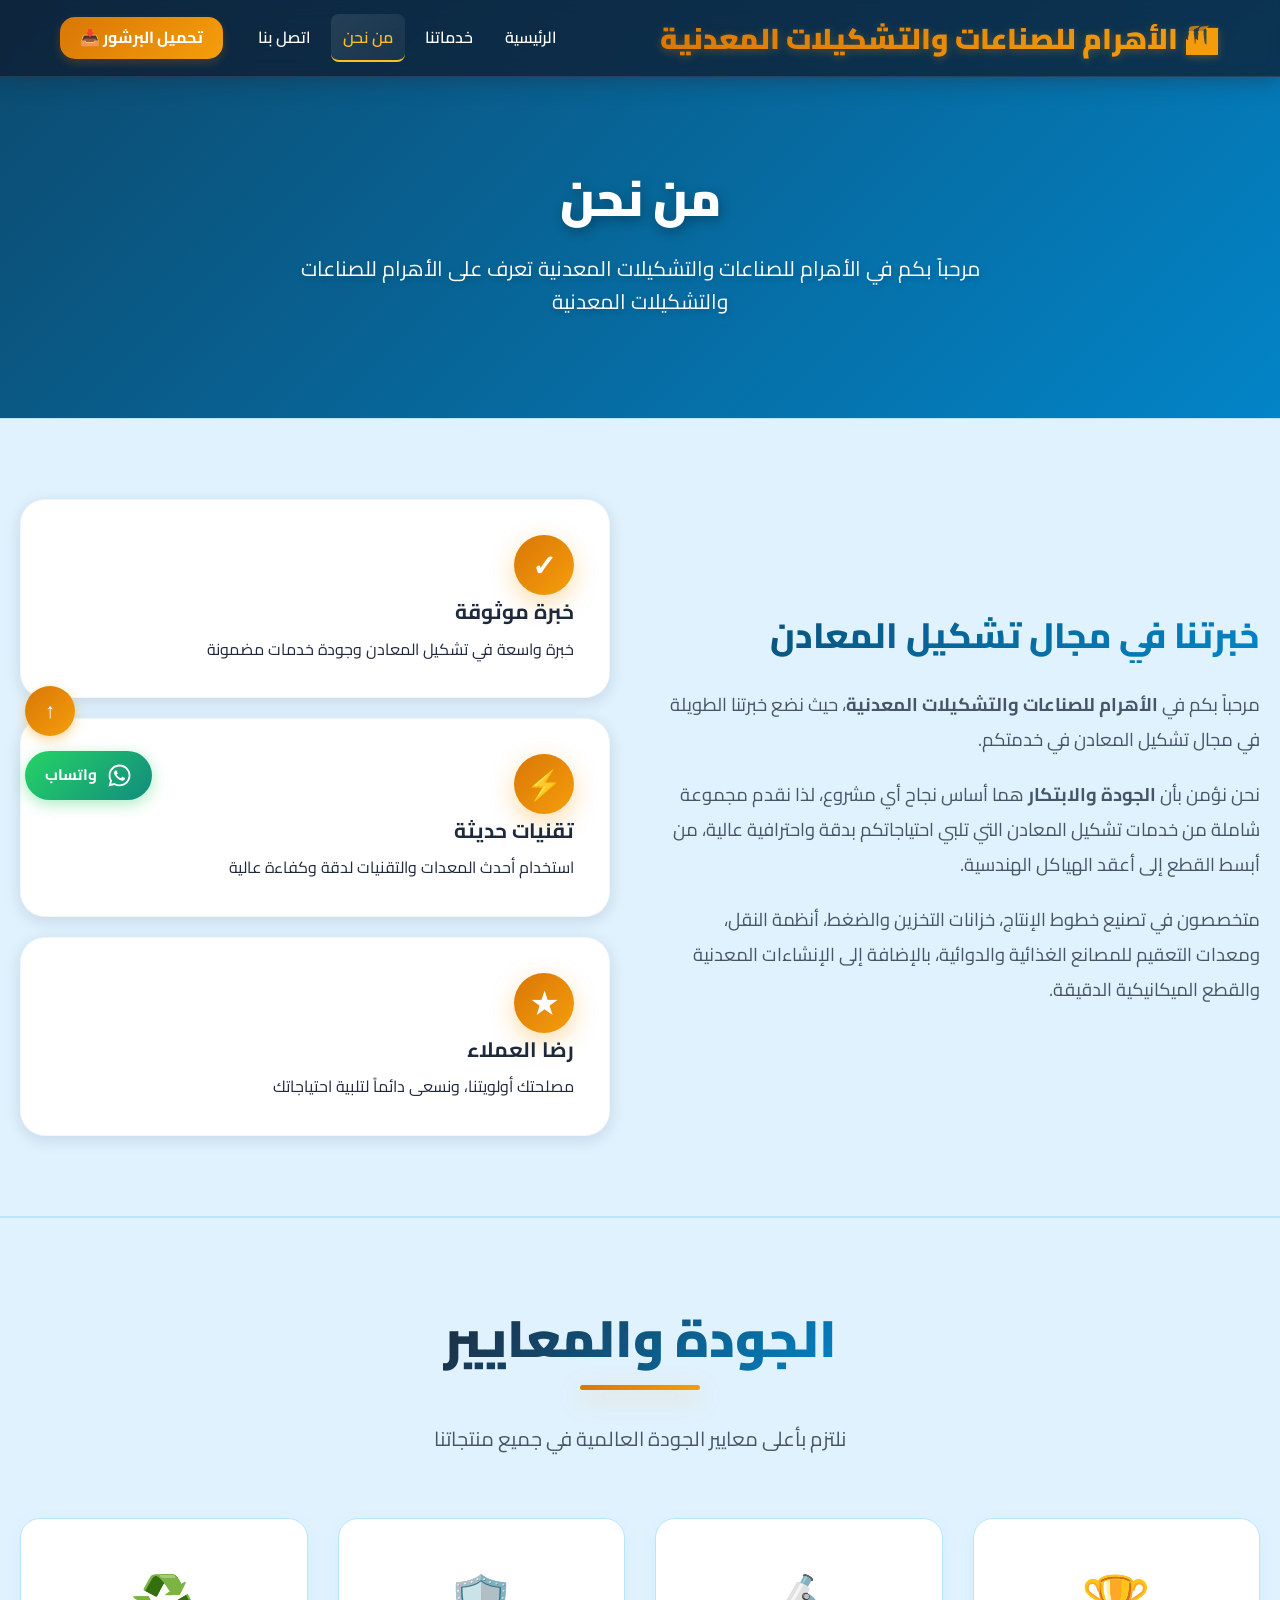
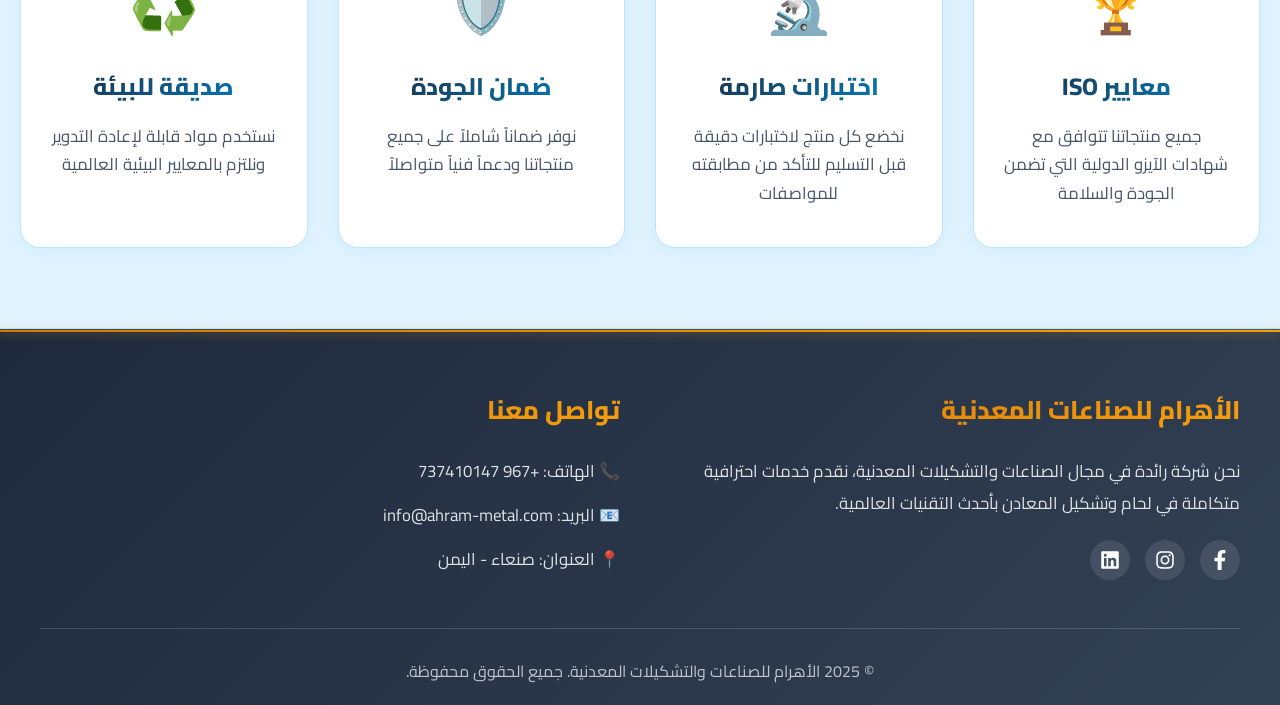
==== commit 5cb129eb: "Update about.html" ====
--- a/about.html
+++ b/about.html
@@ -358,7 +358,7 @@
                 <div class="footer-section">
                     <h3>تواصل معنا</h3>
                     <ul>
-                        <li>📞 الهاتف: +967 777 123 456</li>
+                        <li>📞 الهاتف: +967 737410147</li>
                         <li>📧 البريد: info@ahram-metal.com</li>
                         <li>📍 العنوان: صنعاء - اليمن</li>
                     </ul>
@@ -417,4 +417,4 @@
 
 </body>
 
-</html>+</html>
